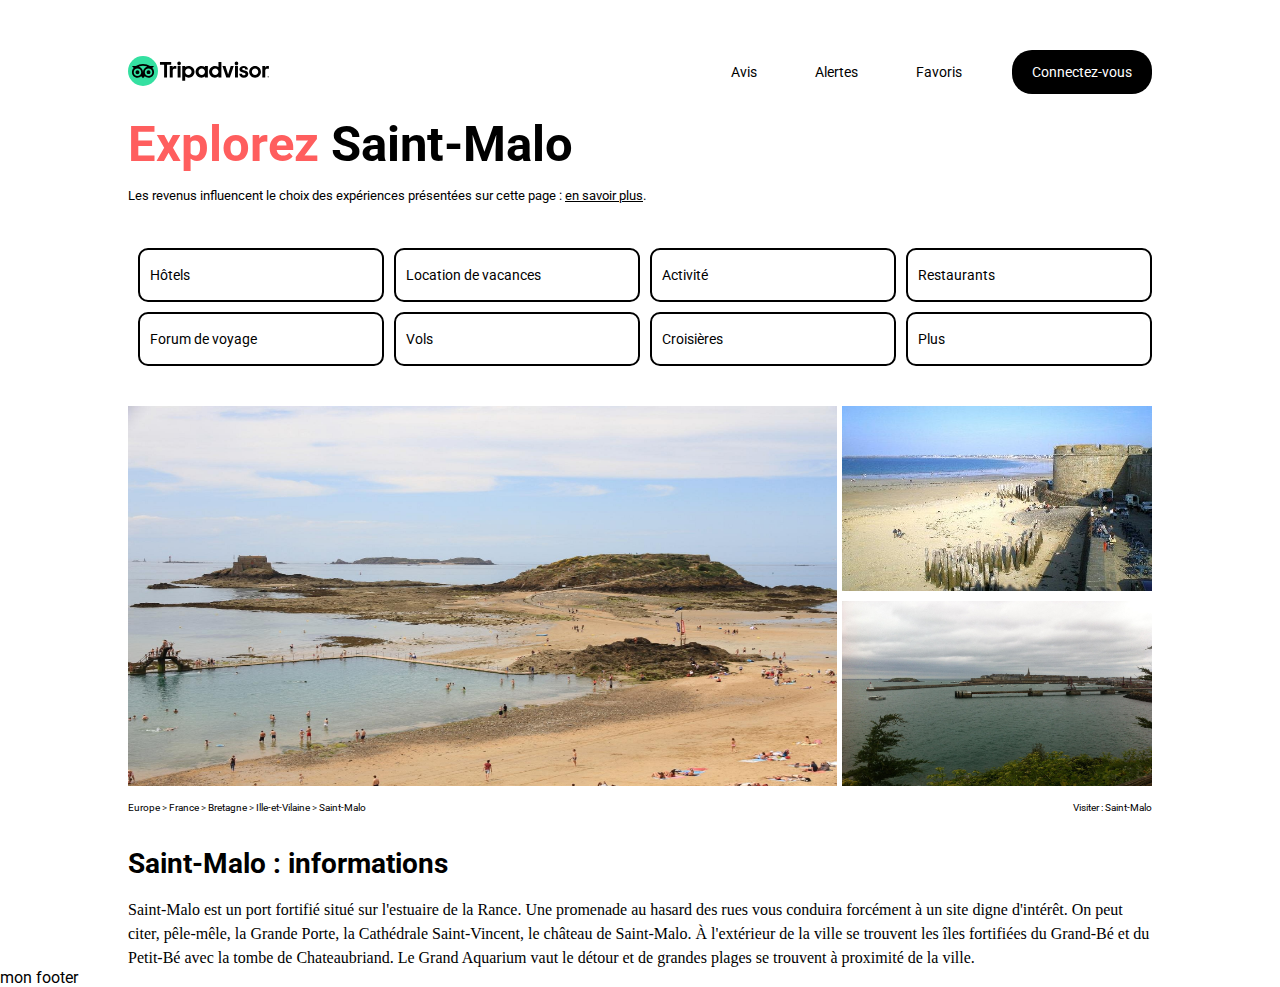
==== index.html @ 926c8588 "Tripadvisor2" ====
<!DOCTYPE html>
<html lang="en">
  <head>
    <meta charset="UTF-8" />
    <meta http-equiv="X-UA-Compatible" content="IE=edge" />
    <meta name="viewport" content="width=device-width, initial-scale=1.0" />

    <!-- import de la fonte ROBOTO -->
    <link rel="preconnect" href="https://fonts.googleapis.com" />
    <link rel="preconnect" href="https://fonts.gstatic.com" crossorigin />
    <link
      href="https://fonts.googleapis.com/css2?family=Roboto:wght@300;400;700&display=swap"
      rel="stylesheet"
    />

    <!-- Import CSS -->
    <link rel="stylesheet" href="./Assets/style/reset.css" />
    <link rel="stylesheet" href="./Assets/style/style.css" />

    <!-- font awesome -->
    <link
      rel="stylesheet"
      href="https://cdnjs.cloudflare.com/ajax/libs/font-awesome/6.2.0/css/all.min.css"
      integrity="sha512-xh6O/CkQoPOWDdYTDqeRdPCVd1SpvCA9XXcUnZS2FmJNp1coAFzvtCN9BmamE+4aHK8yyUHUSCcJHgXloTyT2A=="
      crossorigin="anonymous"
      referrerpolicy="no-referrer"
    />
    <title>Tourisme à Saint-Malo 2022 : Visiter Saint-Malo Tripadvisor</title>
  </head>
  <body>
    <header>
      <div class="container">
        <div class="allHeader">
          <a href="https://www.tripadvisor.fr/" target="_blank"
            ><img
              src="./Assets/img/Tripadvisor_lockup_horizontal_secondary_registered.svg"
              alt="Logo-Tripadvisor"
          /></a>
          <nav class="pictos">
            <a href="https://www.tripadvisor.fr/UserReview" target="_blank"
              ><div class="alignPictos">
                <i class="fa-solid fa-pencil"></i>
                <p>Avis</p>
              </div></a
            >
            <a href="https://www.tripadvisor.fr/Trips" target="_blank"
              ><div class="alignPictos">
                <i class="fa-regular fa-bell"></i>
                <p>Alertes</p>
              </div></a
            >
            <a
              href="https://www.tripadvisor.fr/RegistrationController?flow=core_combined&pid=40187&returnTo=%2FInbox&fullscreen=true"
              target="_blank"
              ><div class="alignPictos">
                <i class="fa-solid fa-heart"></i>
                <p>Favoris</p>
              </div></a
            >

            <div class="alignPictos">
              <span><p class="connect">Connectez-vous</p></span>
            </div>
          </nav>
        </div>
      </div>
    </header>
    <main class="container">
      <section>
        <h1><span>Explorez</span> Saint-Malo</h1>
        <p class="baseline">
          Les revenus influencent le choix des expériences présentées sur cette
          page :
          <a
            href="https://www.tripadvisor.fr/pages/service_fr.html"
            target="_blank"
            >en savoir plus</a
          >.
        </p>
        <nav>
          <div class="search">
            <a
              href="https://www.tripadvisor.fr/Hotels-g187104-Saint_Malo_Ille_et_Vilaine_Brittany-Hotels.html"
            >
              <div class="bottonSearch">
                <p>Hôtels</p>
                <i class="fa-solid fa-bed"></i>
              </div>
            </a>

            <a
              href="https://www.tripadvisor.fr/Hotels-g187104-Saint_Malo_Ille_et_Vilaine_Brittany-Hotels.html"
            >
              <div class="bottonSearch">
                <p>Location de vacances</p>
                <i class="fa-solid fa-house"></i>
              </div>
            </a>

            <a
              href="https://www.tripadvisor.fr/Hotels-g187104-Saint_Malo_Ille_et_Vilaine_Brittany-Hotels.html"
            >
              <div class="bottonSearch">
                <p>Activité</p>
                <i class="fa-solid fa-ticket"></i>
              </div>
            </a>

            <a
              href="https://www.tripadvisor.fr/Hotels-g187104-Saint_Malo_Ille_et_Vilaine_Brittany-Hotels.html"
            >
              <div class="bottonSearch">
                <p>Restaurants</p>
                <i class="fa-solid fa-bed"></i>
              </div>
            </a>
          </div>

          <div class="searchTwo">
            <div class="bottonSearch">
              <p>Forum de voyage</p>
              <i class="fa-solid fa-comment"></i>
            </div>
            <div class="bottonSearch">
              <p>Vols</p>
              <i class="fa-solid fa-plane"></i>
            </div>
            <div class="bottonSearch">
              <p>Croisières</p>
              <i class="fa-solid fa-ferry"></i>
            </div>
            <div class="bottonSearch">
              <p>Plus</p>
              <i class="fa-solid fa-circle-info"></i>
            </div>
          </div>
        </nav>

        <div class="pictures">
          <img
            src="./Assets/img/plageBonSecours.jpg"
            alt="Plage de Saint-Malo"
          />
          <div class="secondPict">
            <img
              src="./Assets/img/fort-national.jpg"
              alt="Fort national de Saint-Malo"
            />
            <img src="./Assets/img/la-cite-d-aleth.jpg" alt="La cité d'Alet" />
          </div>
        </div>

        <div class="navCity">
          <p>
            Europe > France > Bretagne > Ille-et-Vilaine > Saint-Malo
            <i class="fa-solid fa-caret-down"></i>
          </p>
          <p>Visiter : Saint-Malo</p>
        </div>
        <div class="informations">
          <h2>Saint-Malo : informations</h2>
          <p>
            Saint-Malo est un port fortifié situé sur l'estuaire de la Rance.
            Une promenade au hasard des rues vous conduira forcément à un site
            digne d'intérêt. On peut citer, pêle-mêle, la Grande Porte, la
            Cathédrale Saint-Vincent, le château de Saint-Malo. À l'extérieur de
            la ville se trouvent les îles fortifiées du Grand-Bé et du Petit-Bé
            avec la tombe de Chateaubriand. Le Grand Aquarium vaut le détour et
            de grandes plages se trouvent à proximité de la ville.
          </p>
        </div>
      </section>
    </main>
    <footer>mon footer</footer>
  </body>
</html>
---- Assets/style/style.css ----
body {
  font-family: "Roboto", sans-serif;
}

.container {
  max-width: 1024px;
  margin: 0 auto;
}

h1 {
  font-size: 49px;
  font-weight: 700;
}

h2 {
  font-size: 28px;
  font-weight: 700;
}

p {
  line-height: 24px;
}

/* header */

header {
  height: 70px;
  background-color: white;
  margin-top: 50px;
}

header img {
  height: 30px;
}

.allHeader {
  display: flex;
  align-items: center;
  justify-content: space-between;
}

.pictos {
  display: flex;
  align-items: center;
  justify-content: flex-end;
}

.pictos i {
  margin-right: 8px;
  line-height: 25px;
}

.alignPictos {
  display: flex;
  justify-content: space-around;
  margin-left: 50px;
  box-sizing: border-box;
}

.alignPictos:hover {
  display: flex;
  align-items: center;
  background-color: rgb(125, 125, 125);
  color: white;
  width: 100px;
  height: 30px;
  border-radius: 10px;
}

.connect {
  background-color: black;
  padding: 10px 20px;
  border-radius: 20px;
}

.alignPictos span {
  color: white;
  font-size: 14px;
}

nav p {
  font-size: 14px;
}

a {
  text-decoration: none;
  color: black;
}

a :hover {
  background-color: gray;
}

.research {
  background-color: blueviolet;
}

/* Main */
.container h1 span {
  color: #ff5e5e;
}

.baseline {
  font-size: 13px;
  margin-top: 15px;
}

.baseline a {
  text-decoration-line: underline;
}

.search {
  display: flex;
  margin-top: 40px;
}

.searchTwo {
  display: flex;
  margin-top: 10px;
}

.search a {
  display: flex;
  flex: 1;
  justify-content: space-between;
}

.bottonSearch {
  background-color: white;
  width: auto;
  height: 50px;
  display: flex;
  justify-content: space-between;
  align-items: center;
  border: black solid 2px;
  border-radius: 10px;
  padding: 0px 10px;
  flex: 1;
  margin-left: 10px;
}

.bottonSearch p {
  /* margin-right: 124px; */
}

.bottonSearch:hover {
  background-color: black;
  color: white;
}

.bottonSearch p:hover {
  color: white;
}

.pictures {
  margin-top: 40px;
  display: flex;
  gap: 5px;
}

.pictures img {
  height: 380px;
  flex: 1;
}

.secondPict img {
  display: flex;
  width: 310px;
  height: 185px;
  /* margin-left: 2px; */
  margin-bottom: 10px;
  box-sizing: border-box;
}

.navCity p {
  font-size: 10px;
}

.navCity {
  display: flex;
  justify-content: space-between;
}

.informations h2 {
  margin-top: 30px;
}

.informations p {
  margin-top: 20px;
  font-family: Georgia, "Times New Roman", Times, serif;
}
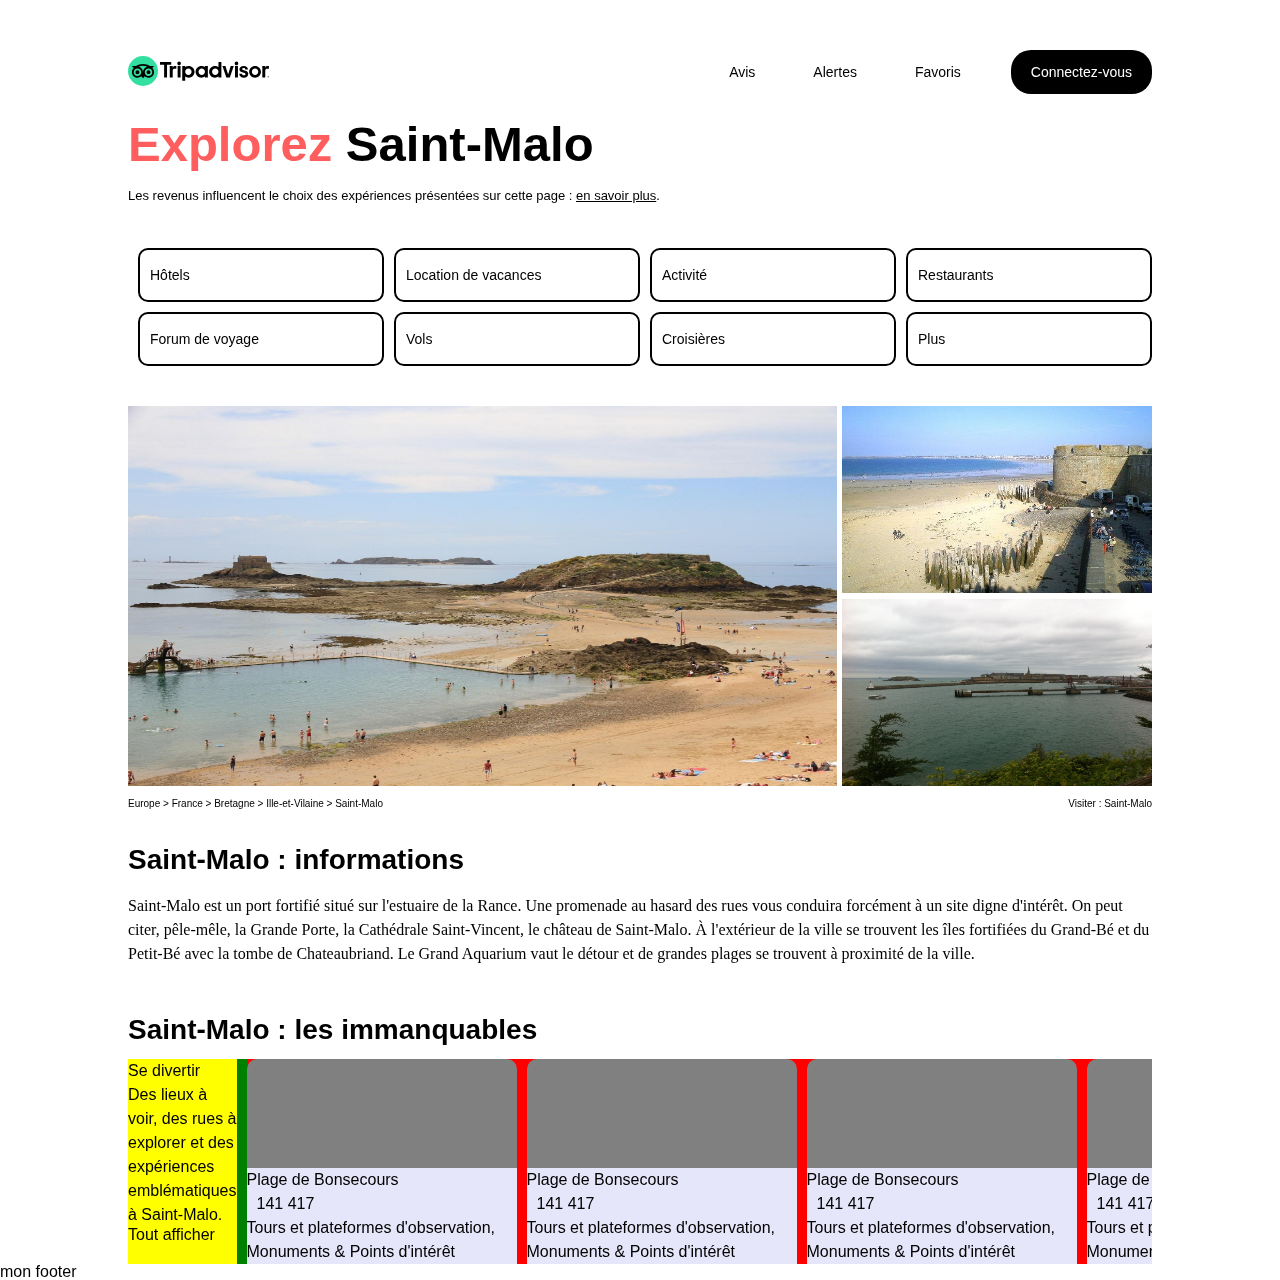
==== commit 42eccdb7: "Tripadvisor Carrousel" ====
--- a/index.html
+++ b/index.html
@@ -5,13 +5,9 @@
     <meta http-equiv="X-UA-Compatible" content="IE=edge" />
     <meta name="viewport" content="width=device-width, initial-scale=1.0" />
 
-    <!-- import de la fonte ROBOTO -->
-    <link rel="preconnect" href="https://fonts.googleapis.com" />
-    <link rel="preconnect" href="https://fonts.gstatic.com" crossorigin />
-    <link
-      href="https://fonts.googleapis.com/css2?family=Roboto:wght@300;400;700&display=swap"
-      rel="stylesheet"
-    />
+    <!-- import de mes fontes Tripadvisor -->
+
+    <link rel="stylesheet" href="./Assets/fonts/font.css" />
 
     <!-- Import CSS -->
     <link rel="stylesheet" href="./Assets/style/reset.css" />
@@ -170,6 +166,101 @@
           </p>
         </div>
       </section>
+
+      <!-- SECTION Carousel -->
+      <h2>Saint-Malo : les immanquables</h2>
+
+      <section class="carrousel">
+        <!-- Première colonne -->
+        <div class="first-column">
+          <p>Se divertir</p>
+          <p>
+            Des lieux à voir, des rues à explorer et des expériences
+            emblématiques à Saint-Malo.
+          </p>
+          <a href="https://www.google.fr">Tout afficher</a>
+        </div>
+
+        <!-- Seconde colonne -->
+
+        <div class="second-column">
+          <!-- image01 -->
+          <div class="image">
+            <!-- texte sous image -->
+            <div class="text-img">
+              <p>Plage de Bonsecours</p>
+              <div class="count">
+                <i class="fa-solid fa-circle"></i>
+                <i class="fa-solid fa-circle"></i>
+                <i class="fa-solid fa-circle"></i>
+                <i class="fa-solid fa-circle"></i>
+                <i class="fa-solid fa-circle-half-stroke"> </i>
+                <p class="number">141 417</p>
+              </div>
+              <p>
+                Tours et plateformes d'observation, Monuments & Points d'intérêt
+              </p>
+            </div>
+          </div>
+
+          <!-- image02 -->
+          <div class="image">
+            <!-- texte sous image -->
+            <div class="text-img">
+              <p>Plage de Bonsecours</p>
+              <div class="count">
+                <i class="fa-solid fa-circle"></i>
+                <i class="fa-solid fa-circle"></i>
+                <i class="fa-solid fa-circle"></i>
+                <i class="fa-solid fa-circle"></i>
+                <i class="fa-solid fa-circle-half-stroke"> </i>
+                <p class="number">141 417</p>
+              </div>
+              <p>
+                Tours et plateformes d'observation, Monuments & Points d'intérêt
+              </p>
+            </div>
+          </div>
+
+          <!-- image03 -->
+          <div class="image">
+            <!-- texte sous image -->
+            <div class="text-img">
+              <p>Plage de Bonsecours</p>
+              <div class="count">
+                <i class="fa-solid fa-circle"></i>
+                <i class="fa-solid fa-circle"></i>
+                <i class="fa-solid fa-circle"></i>
+                <i class="fa-solid fa-circle"></i>
+                <i class="fa-solid fa-circle-half-stroke"> </i>
+                <p class="number">141 417</p>
+              </div>
+              <p>
+                Tours et plateformes d'observation, Monuments & Points d'intérêt
+              </p>
+            </div>
+          </div>
+
+          <!-- image04 -->
+          <div class="image">
+            <!-- texte sous image -->
+            <div class="text-img">
+              <p>Plage de Bonsecours</p>
+              <div class="count">
+                <i class="fa-solid fa-circle"></i>
+                <i class="fa-solid fa-circle"></i>
+                <i class="fa-solid fa-circle"></i>
+                <i class="fa-solid fa-circle"></i>
+                <i class="fa-solid fa-circle-half-stroke"> </i>
+                <p class="number">141 417</p>
+              </div>
+              <p>
+                Tours et plateformes d'observation, Monuments & Points d'intérêt
+              </p>
+            </div>
+          </div>
+        </div>
+      </section>
     </main>
     <footer>mon footer</footer>
   </body>
--- a/Assets/style/style.css
+++ b/Assets/style/style.css
@@ -15,6 +15,7 @@
 h2 {
   font-size: 28px;
   font-weight: 700;
+  margin-top: 50px;
 }
 
 p {
@@ -166,9 +167,9 @@
 .secondPict img {
   display: flex;
   width: 310px;
-  height: 185px;
-  /* margin-left: 2px; */
-  margin-bottom: 10px;
+  height: 187px;
+
+  margin-bottom: 6px;
   box-sizing: border-box;
 }
 
@@ -189,3 +190,61 @@
   margin-top: 20px;
   font-family: Georgia, "Times New Roman", Times, serif;
 }
+
+/* Section Carrousel */
+
+/* parent */
+.carrousel {
+  background-color: green;
+  display: flex;
+  overflow-x: scroll;
+  gap: 10px;
+  margin-top: 15px;
+}
+
+/* enfant */
+.first-column {
+  background-color: yellow;
+  flex: 1;
+}
+
+/* enfant */
+.carrousel .second-column {
+  background-color: red;
+  display: flex;
+  flex-direction: row;
+  flex: 3;
+  gap: 10px;
+  flex-shrink: 0;
+  box-sizing: border-box;
+}
+
+.carrousel .second-column .image {
+  background-color: gray;
+  width: 270px;
+  height: 205px;
+  border-radius: 10px;
+  display: flex;
+  flex-direction: column-reverse;
+}
+
+.second-column .text-img {
+  background-color: lavender;
+  width: 270px;
+  display: flex;
+  flex-direction: column;
+}
+
+/* compteur */
+.count {
+  display: flex;
+  align-items: center;
+}
+
+.count .number {
+  margin-left: 10px;
+}
+
+.count i {
+  color: rgb(0, 106, 0);
+}
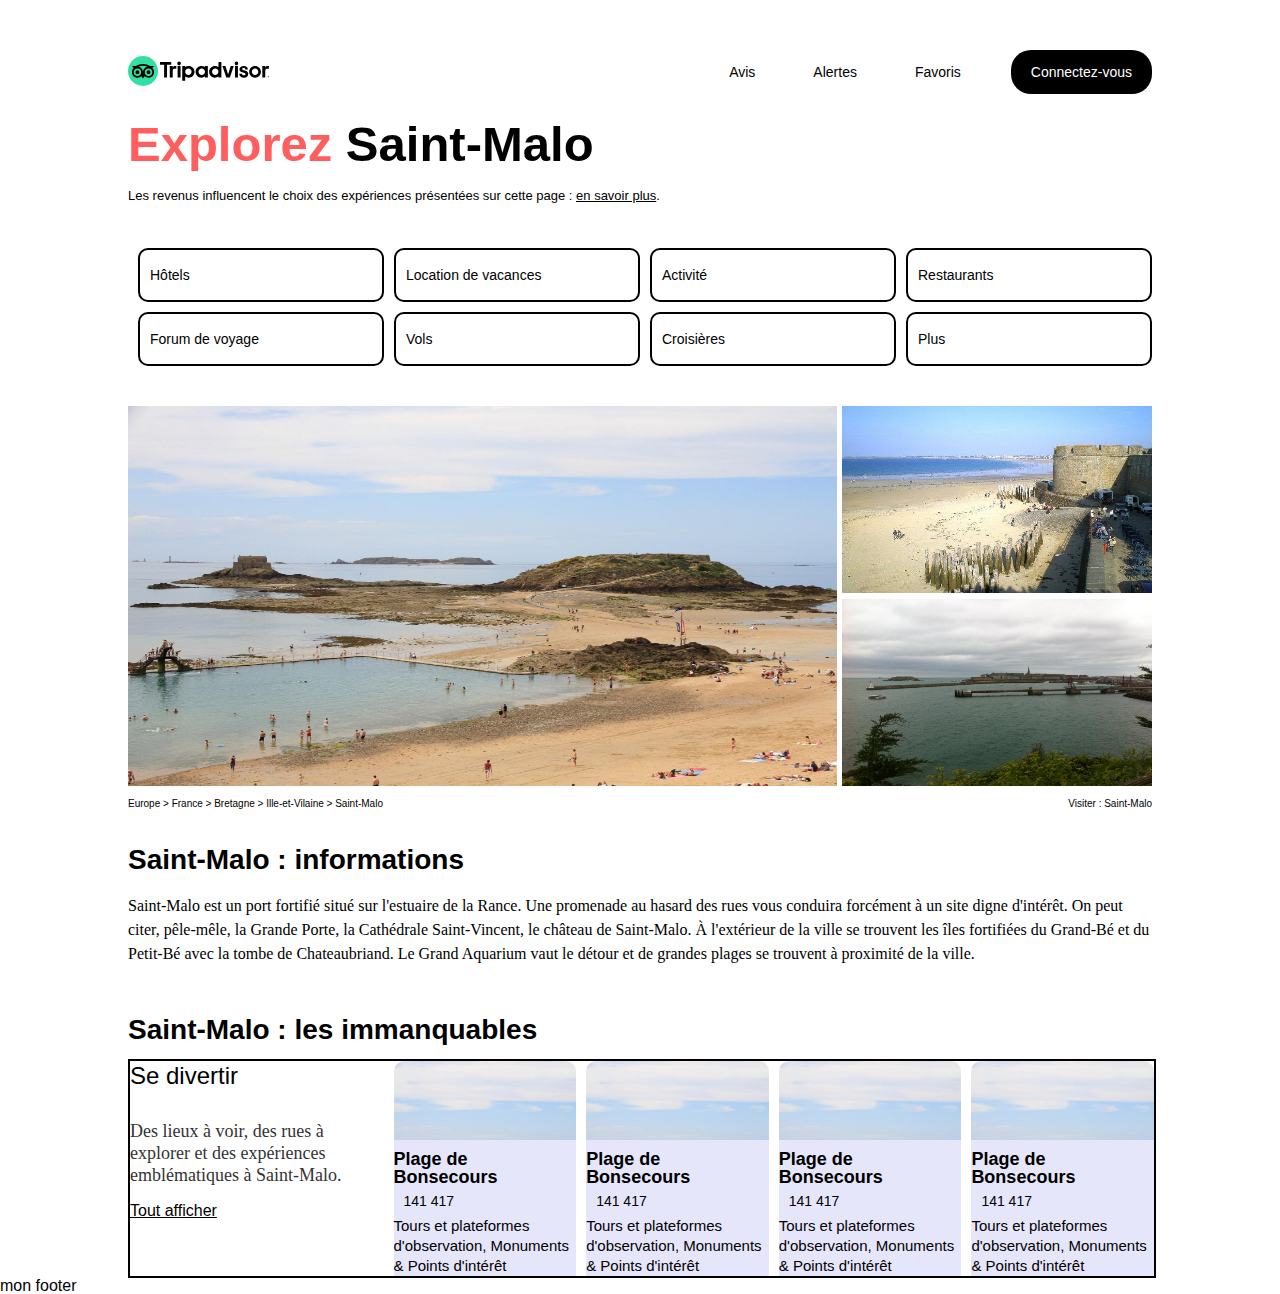
==== commit f3c2623c: "Added Tripadvisdor" ====
--- a/index.html
+++ b/index.html
@@ -173,41 +173,41 @@
       <section class="carrousel">
         <!-- Première colonne -->
         <div class="first-column">
-          <p>Se divertir</p>
-          <p>
+          <p class="title">Se divertir</p>
+          <p class="text">
             Des lieux à voir, des rues à explorer et des expériences
             emblématiques à Saint-Malo.
           </p>
-          <a href="https://www.google.fr">Tout afficher</a>
+          <a class="link" href="https://www.google.fr">Tout afficher</a>
         </div>
 
         <!-- Seconde colonne -->
 
         <div class="second-column">
-          <!-- image01 -->
-          <div class="image">
-            <!-- texte sous image -->
-            <div class="text-img">
-              <p>Plage de Bonsecours</p>
-              <div class="count">
-                <i class="fa-solid fa-circle"></i>
-                <i class="fa-solid fa-circle"></i>
-                <i class="fa-solid fa-circle"></i>
-                <i class="fa-solid fa-circle"></i>
-                <i class="fa-solid fa-circle-half-stroke"> </i>
-                <p class="number">141 417</p>
-              </div>
-              <p>
-                Tours et plateformes d'observation, Monuments & Points d'intérêt
-              </p>
-            </div>
-          </div>
-
           <!-- image02 -->
           <div class="image">
             <!-- texte sous image -->
             <div class="text-img">
-              <p>Plage de Bonsecours</p>
+              <h3>Plage de Bonsecours</h3>
+              <div class="count">
+                <i class="fa-solid fa-circle"></i>
+                <i class="fa-solid fa-circle"></i>
+                <i class="fa-solid fa-circle"></i>
+                <i class="fa-solid fa-circle"></i>
+                <i class="fa-solid fa-circle-half-stroke"> </i>
+                <p class="number">141 417</p>
+              </div>
+              <p>
+                Tours et plateformes d'observation, Monuments & Points d'intérêt
+              </p>
+            </div>
+          </div>
+
+          <!-- image02 -->
+          <div class="image">
+            <!-- texte sous image -->
+            <div class="text-img">
+              <h3>Plage de Bonsecours</h3>
               <div class="count">
                 <i class="fa-solid fa-circle"></i>
                 <i class="fa-solid fa-circle"></i>
@@ -226,7 +226,7 @@
           <div class="image">
             <!-- texte sous image -->
             <div class="text-img">
-              <p>Plage de Bonsecours</p>
+              <h3>Plage de Bonsecours</h3>
               <div class="count">
                 <i class="fa-solid fa-circle"></i>
                 <i class="fa-solid fa-circle"></i>
@@ -245,7 +245,7 @@
           <div class="image">
             <!-- texte sous image -->
             <div class="text-img">
-              <p>Plage de Bonsecours</p>
+              <h3>Plage de Bonsecours</h3>
               <div class="count">
                 <i class="fa-solid fa-circle"></i>
                 <i class="fa-solid fa-circle"></i>
--- a/Assets/style/style.css
+++ b/Assets/style/style.css
@@ -18,6 +18,12 @@
   margin-top: 50px;
 }
 
+h3 {
+  font-size: 18px;
+  font-weight: 700;
+  margin-top: 10px;
+}
+
 p {
   line-height: 24px;
 }
@@ -193,9 +199,33 @@
 
 /* Section Carrousel */
 
+/* <!-- Première colonne --> */
+.first-column .title {
+  font-size: 24px;
+  line-height: 29px;
+}
+
+.first-column .text {
+  color: #333333;
+  font-size: 18px;
+  line-height: 22px;
+  font-family: Georgia, "Times New Roman", Times, serif;
+  margin-top: 30px;
+  margin-bottom: 15px;
+}
+
+.first-column .link {
+  font-size: 16px;
+  line-height: 19px;
+  text-decoration: underline;
+}
+
+/* <!-- Deuxième colonne --> */
 /* parent */
 .carrousel {
-  background-color: green;
+  width: 1024px;
+  border: 2px solid;
+  /* background-color: green; */
   display: flex;
   overflow-x: scroll;
   gap: 10px;
@@ -204,13 +234,13 @@
 
 /* enfant */
 .first-column {
-  background-color: yellow;
+  /* background-color: yellow; */
   flex: 1;
 }
 
 /* enfant */
 .carrousel .second-column {
-  background-color: red;
+  /* background-color: red; */
   display: flex;
   flex-direction: row;
   flex: 3;
@@ -219,18 +249,25 @@
   box-sizing: border-box;
 }
 
-.carrousel .second-column .image {
-  background-color: gray;
-  width: 270px;
-  height: 205px;
+.second-column {
+  display: flex;
+  flex-direction: column;
+}
+
+.second-column .image {
+  background-image: url(../img/plageBonSecours.jpg);
+  background-repeat: no-repeat;
+  background-size: cover;
+  background-position: center;
+  height: 215px;
   border-radius: 10px;
   display: flex;
-  flex-direction: column-reverse;
+  flex-direction: column;
+  justify-content: flex-end;
 }
 
 .second-column .text-img {
   background-color: lavender;
-  width: 270px;
   display: flex;
   flex-direction: column;
 }
@@ -238,13 +275,21 @@
 /* compteur */
 .count {
   display: flex;
-  align-items: center;
+  align-items: baseline;
+  font-size: 14px;
 }
 
 .count .number {
   margin-left: 10px;
+  font-size: 14px;
 }
 
 .count i {
   color: rgb(0, 106, 0);
 }
+
+.text-img p {
+  font-size: 15px;
+  line-height: 20px;
+  margin-top: 5px;
+}
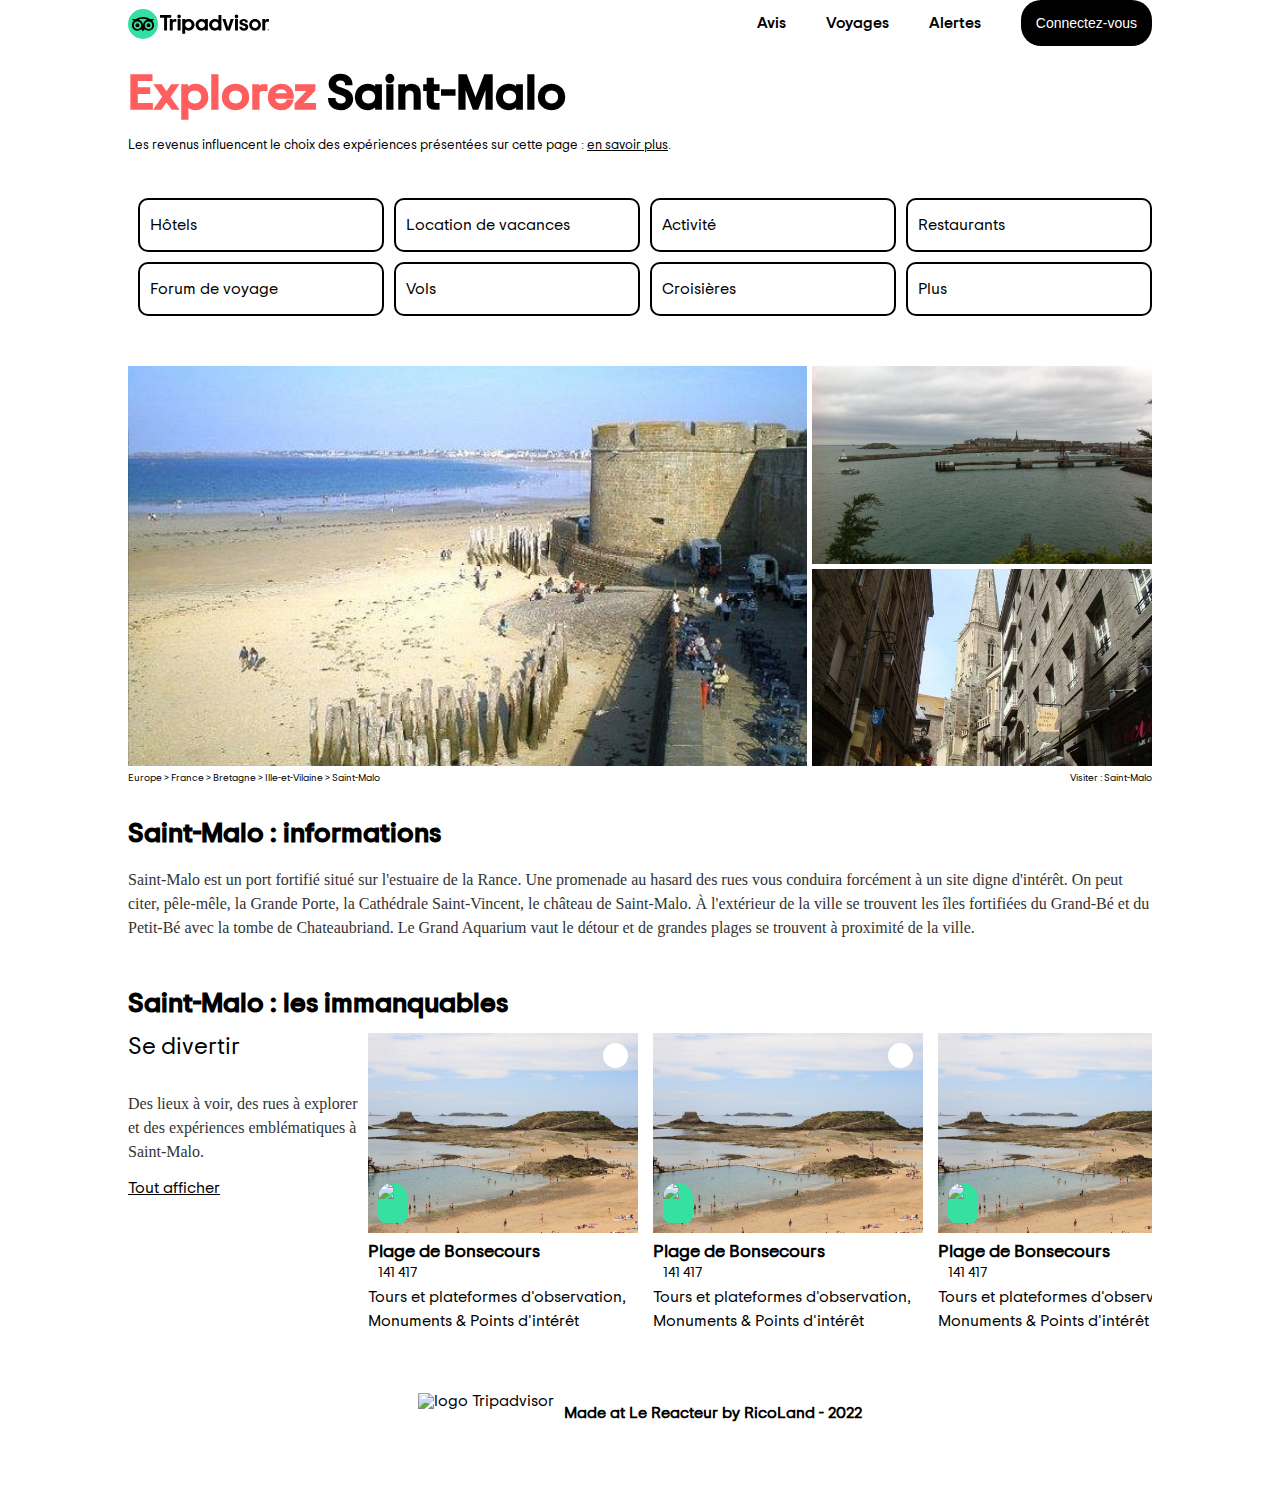
==== commit 06f195c2: "Tripadvisor04" ====
--- a/index.html
+++ b/index.html
@@ -7,7 +7,7 @@
 
     <!-- import de mes fontes Tripadvisor -->
 
-    <link rel="stylesheet" href="./Assets/fonts/font.css" />
+    <link rel="stylesheet" href="./Assets/style/font.css" />
 
     <!-- Import CSS -->
     <link rel="stylesheet" href="./Assets/style/reset.css" />
@@ -23,46 +23,33 @@
     />
     <title>Tourisme à Saint-Malo 2022 : Visiter Saint-Malo Tripadvisor</title>
   </head>
+
   <body>
     <header>
       <div class="container">
-        <div class="allHeader">
-          <a href="https://www.tripadvisor.fr/" target="_blank"
-            ><img
-              src="./Assets/img/Tripadvisor_lockup_horizontal_secondary_registered.svg"
-              alt="Logo-Tripadvisor"
-          /></a>
-          <nav class="pictos">
-            <a href="https://www.tripadvisor.fr/UserReview" target="_blank"
-              ><div class="alignPictos">
-                <i class="fa-solid fa-pencil"></i>
-                <p>Avis</p>
-              </div></a
-            >
-            <a href="https://www.tripadvisor.fr/Trips" target="_blank"
-              ><div class="alignPictos">
-                <i class="fa-regular fa-bell"></i>
-                <p>Alertes</p>
-              </div></a
-            >
-            <a
-              href="https://www.tripadvisor.fr/RegistrationController?flow=core_combined&pid=40187&returnTo=%2FInbox&fullscreen=true"
-              target="_blank"
-              ><div class="alignPictos">
-                <i class="fa-solid fa-heart"></i>
-                <p>Favoris</p>
-              </div></a
-            >
-
-            <div class="alignPictos">
-              <span><p class="connect">Connectez-vous</p></span>
-            </div>
+        <div class="top-menu">
+          <img
+            src="./Assets/img/Tripadvisor_lockup_horizontal_secondary_registered.svg"
+            alt="Logo Tripadvisor"
+          />
+          <nav class="primary-nav">
+            <div class="menu-items">
+              <i class="fa-regular fa-comment"></i> <span>Avis</span>
+            </div>
+            <div class="menu-items">
+              <i class="fa-regular fa-heart"></i> <span>Voyages</span>
+            </div>
+            <div class="menu-items">
+              <i class="fa-regular fa-bell"></i> <span>Alertes</span>
+            </div>
+            <button>Connectez-vous</button>
           </nav>
         </div>
       </div>
     </header>
+
     <main class="container">
-      <section>
+      <section class="first-section">
         <h1><span>Explorez</span> Saint-Malo</h1>
         <p class="baseline">
           Les revenus influencent le choix des expériences présentées sur cette
@@ -132,17 +119,12 @@
           </div>
         </nav>
 
-        <div class="pictures">
-          <img
-            src="./Assets/img/plageBonSecours.jpg"
-            alt="Plage de Saint-Malo"
-          />
-          <div class="secondPict">
-            <img
-              src="./Assets/img/fort-national.jpg"
-              alt="Fort national de Saint-Malo"
-            />
-            <img src="./Assets/img/la-cite-d-aleth.jpg" alt="La cité d'Alet" />
+        <!-- Grosses images -->
+        <div class="images-bloc">
+          <div class="img-left"></div>
+          <div class="img-right">
+            <div class="img-top"></div>
+            <div class="img-bottom"></div>
           </div>
         </div>
 
@@ -173,6 +155,8 @@
       <section class="carrousel">
         <!-- Première colonne -->
         <div class="first-column">
+          <div class="image"></div>
+
           <p class="title">Se divertir</p>
           <p class="text">
             Des lieux à voir, des rues à explorer et des expériences
@@ -182,69 +166,312 @@
         </div>
 
         <!-- Seconde colonne -->
-
         <div class="second-column">
-          <!-- image02 -->
-          <div class="image">
-            <!-- texte sous image -->
-            <div class="text-img">
-              <h3>Plage de Bonsecours</h3>
-              <div class="count">
-                <i class="fa-solid fa-circle"></i>
-                <i class="fa-solid fa-circle"></i>
-                <i class="fa-solid fa-circle"></i>
-                <i class="fa-solid fa-circle"></i>
-                <i class="fa-solid fa-circle-half-stroke"> </i>
-                <p class="number">141 417</p>
-              </div>
-              <p>
-                Tours et plateformes d'observation, Monuments & Points d'intérêt
-              </p>
-            </div>
-          </div>
-
-          <!-- image02 -->
-          <div class="image">
-            <!-- texte sous image -->
-            <div class="text-img">
-              <h3>Plage de Bonsecours</h3>
-              <div class="count">
-                <i class="fa-solid fa-circle"></i>
-                <i class="fa-solid fa-circle"></i>
-                <i class="fa-solid fa-circle"></i>
-                <i class="fa-solid fa-circle"></i>
-                <i class="fa-solid fa-circle-half-stroke"> </i>
-                <p class="number">141 417</p>
-              </div>
-              <p>
-                Tours et plateformes d'observation, Monuments & Points d'intérêt
-              </p>
-            </div>
-          </div>
-
-          <!-- image03 -->
-          <div class="image">
-            <!-- texte sous image -->
-            <div class="text-img">
-              <h3>Plage de Bonsecours</h3>
-              <div class="count">
-                <i class="fa-solid fa-circle"></i>
-                <i class="fa-solid fa-circle"></i>
-                <i class="fa-solid fa-circle"></i>
-                <i class="fa-solid fa-circle"></i>
-                <i class="fa-solid fa-circle-half-stroke"> </i>
-                <p class="number">141 417</p>
-              </div>
-              <p>
-                Tours et plateformes d'observation, Monuments & Points d'intérêt
-              </p>
-            </div>
-          </div>
-
-          <!-- image04 -->
-          <div class="image">
-            <!-- texte sous image -->
-            <div class="text-img">
+          <!-- Premier lieu -->
+          <div class="place">
+            <!-- image01 -->
+            <div class="image">
+              <div class="heart">
+                <i class="fa-regular fa-heart"></i>
+              </div>
+
+              <img
+                class="logo-tripad"
+                src="https://static.tacdn.com/img2/brand_refresh/Tripadvisor_logoset_solid_green.svg"
+                alt="Logo Tripadvisor"
+              />
+            </div>
+
+            <!-- texte sous image -->
+            <div class="text">
+              <h3>Plage de Bonsecours</h3>
+              <div class="count">
+                <i class="fa-solid fa-circle"></i>
+                <i class="fa-solid fa-circle"></i>
+                <i class="fa-solid fa-circle"></i>
+                <i class="fa-solid fa-circle"></i>
+                <i class="fa-solid fa-circle-half-stroke"> </i>
+                <p class="number">141 417</p>
+              </div>
+              <p>
+                Tours et plateformes d'observation, Monuments & Points d'intérêt
+              </p>
+            </div>
+          </div>
+
+          <!-- Premier lieu -->
+          <div class="place">
+            <!-- image01 -->
+            <div class="image">
+              <div class="heart">
+                <i class="fa-regular fa-heart"></i>
+              </div>
+
+              <img
+                class="logo-tripad"
+                src="https://static.tacdn.com/img2/brand_refresh/Tripadvisor_logoset_solid_green.svg"
+                alt="Logo Tripadvisor"
+              />
+            </div>
+
+            <!-- texte sous image -->
+            <div class="text">
+              <h3>Plage de Bonsecours</h3>
+              <div class="count">
+                <i class="fa-solid fa-circle"></i>
+                <i class="fa-solid fa-circle"></i>
+                <i class="fa-solid fa-circle"></i>
+                <i class="fa-solid fa-circle"></i>
+                <i class="fa-solid fa-circle-half-stroke"> </i>
+                <p class="number">141 417</p>
+              </div>
+              <p>
+                Tours et plateformes d'observation, Monuments & Points d'intérêt
+              </p>
+            </div>
+          </div>
+
+          <!-- Premier lieu -->
+          <div class="place">
+            <!-- image01 -->
+            <div class="image">
+              <div class="heart">
+                <i class="fa-regular fa-heart"></i>
+              </div>
+
+              <img
+                class="logo-tripad"
+                src="https://static.tacdn.com/img2/brand_refresh/Tripadvisor_logoset_solid_green.svg"
+                alt="Logo Tripadvisor"
+              />
+            </div>
+
+            <!-- texte sous image -->
+            <div class="text">
+              <h3>Plage de Bonsecours</h3>
+              <div class="count">
+                <i class="fa-solid fa-circle"></i>
+                <i class="fa-solid fa-circle"></i>
+                <i class="fa-solid fa-circle"></i>
+                <i class="fa-solid fa-circle"></i>
+                <i class="fa-solid fa-circle-half-stroke"> </i>
+                <p class="number">141 417</p>
+              </div>
+              <p>
+                Tours et plateformes d'observation, Monuments & Points d'intérêt
+              </p>
+            </div>
+          </div>
+
+          <!-- Premier lieu -->
+          <div class="place">
+            <!-- image01 -->
+            <div class="image">
+              <div class="heart">
+                <i class="fa-regular fa-heart"></i>
+              </div>
+
+              <img
+                class="logo-tripad"
+                src="https://static.tacdn.com/img2/brand_refresh/Tripadvisor_logoset_solid_green.svg"
+                alt="Logo Tripadvisor"
+              />
+            </div>
+
+            <!-- texte sous image -->
+            <div class="text">
+              <h3>Plage de Bonsecours</h3>
+              <div class="count">
+                <i class="fa-solid fa-circle"></i>
+                <i class="fa-solid fa-circle"></i>
+                <i class="fa-solid fa-circle"></i>
+                <i class="fa-solid fa-circle"></i>
+                <i class="fa-solid fa-circle-half-stroke"> </i>
+                <p class="number">141 417</p>
+              </div>
+              <p>
+                Tours et plateformes d'observation, Monuments & Points d'intérêt
+              </p>
+            </div>
+          </div>
+
+          <!-- Premier lieu -->
+          <div class="place">
+            <!-- image01 -->
+            <div class="image">
+              <div class="heart">
+                <i class="fa-regular fa-heart"></i>
+              </div>
+
+              <img
+                class="logo-tripad"
+                src="https://static.tacdn.com/img2/brand_refresh/Tripadvisor_logoset_solid_green.svg"
+                alt="Logo Tripadvisor"
+              />
+            </div>
+
+            <!-- texte sous image -->
+            <div class="text">
+              <h3>Plage de Bonsecours</h3>
+              <div class="count">
+                <i class="fa-solid fa-circle"></i>
+                <i class="fa-solid fa-circle"></i>
+                <i class="fa-solid fa-circle"></i>
+                <i class="fa-solid fa-circle"></i>
+                <i class="fa-solid fa-circle-half-stroke"> </i>
+                <p class="number">141 417</p>
+              </div>
+              <p>
+                Tours et plateformes d'observation, Monuments & Points d'intérêt
+              </p>
+            </div>
+          </div>
+
+          <!-- Premier lieu -->
+          <div class="place">
+            <!-- image01 -->
+            <div class="image">
+              <div class="heart">
+                <i class="fa-regular fa-heart"></i>
+              </div>
+
+              <img
+                class="logo-tripad"
+                src="https://static.tacdn.com/img2/brand_refresh/Tripadvisor_logoset_solid_green.svg"
+                alt="Logo Tripadvisor"
+              />
+            </div>
+
+            <!-- texte sous image -->
+            <div class="text">
+              <h3>Plage de Bonsecours</h3>
+              <div class="count">
+                <i class="fa-solid fa-circle"></i>
+                <i class="fa-solid fa-circle"></i>
+                <i class="fa-solid fa-circle"></i>
+                <i class="fa-solid fa-circle"></i>
+                <i class="fa-solid fa-circle-half-stroke"> </i>
+                <p class="number">141 417</p>
+              </div>
+              <p>
+                Tours et plateformes d'observation, Monuments & Points d'intérêt
+              </p>
+            </div>
+          </div>
+
+          <!-- Premier lieu -->
+          <div class="place">
+            <!-- image01 -->
+            <div class="image">
+              <div class="heart">
+                <i class="fa-regular fa-heart"></i>
+              </div>
+
+              <img
+                class="logo-tripad"
+                src="https://static.tacdn.com/img2/brand_refresh/Tripadvisor_logoset_solid_green.svg"
+                alt="Logo Tripadvisor"
+              />
+            </div>
+
+            <!-- texte sous image -->
+            <div class="text">
+              <h3>Plage de Bonsecours</h3>
+              <div class="count">
+                <i class="fa-solid fa-circle"></i>
+                <i class="fa-solid fa-circle"></i>
+                <i class="fa-solid fa-circle"></i>
+                <i class="fa-solid fa-circle"></i>
+                <i class="fa-solid fa-circle-half-stroke"> </i>
+                <p class="number">141 417</p>
+              </div>
+              <p>
+                Tours et plateformes d'observation, Monuments & Points d'intérêt
+              </p>
+            </div>
+          </div>
+
+          <!-- Premier lieu -->
+          <div class="place">
+            <!-- image01 -->
+            <div class="image">
+              <div class="heart">
+                <i class="fa-regular fa-heart"></i>
+              </div>
+
+              <img
+                class="logo-tripad"
+                src="https://static.tacdn.com/img2/brand_refresh/Tripadvisor_logoset_solid_green.svg"
+                alt="Logo Tripadvisor"
+              />
+            </div>
+
+            <!-- texte sous image -->
+            <div class="text">
+              <h3>Plage de Bonsecours</h3>
+              <div class="count">
+                <i class="fa-solid fa-circle"></i>
+                <i class="fa-solid fa-circle"></i>
+                <i class="fa-solid fa-circle"></i>
+                <i class="fa-solid fa-circle"></i>
+                <i class="fa-solid fa-circle-half-stroke"> </i>
+                <p class="number">141 417</p>
+              </div>
+              <p>
+                Tours et plateformes d'observation, Monuments & Points d'intérêt
+              </p>
+            </div>
+          </div>
+
+          <!-- Premier lieu -->
+          <div class="place">
+            <!-- image01 -->
+            <div class="image">
+              <div class="heart">
+                <i class="fa-regular fa-heart"></i>
+              </div>
+
+              <img
+                class="logo-tripad"
+                src="https://static.tacdn.com/img2/brand_refresh/Tripadvisor_logoset_solid_green.svg"
+                alt="Logo Tripadvisor"
+              />
+            </div>
+
+            <!-- texte sous image -->
+            <div class="text">
+              <h3>Plage de Bonsecours</h3>
+              <div class="count">
+                <i class="fa-solid fa-circle"></i>
+                <i class="fa-solid fa-circle"></i>
+                <i class="fa-solid fa-circle"></i>
+                <i class="fa-solid fa-circle"></i>
+                <i class="fa-solid fa-circle-half-stroke"> </i>
+                <p class="number">141 417</p>
+              </div>
+              <p>
+                Tours et plateformes d'observation, Monuments & Points d'intérêt
+              </p>
+            </div>
+          </div>
+
+          <!-- Premier lieu -->
+          <div class="place">
+            <!-- image01 -->
+            <div class="image">
+              <div class="heart">
+                <i class="fa-regular fa-heart"></i>
+              </div>
+
+              <img
+                class="logo-tripad"
+                src="https://static.tacdn.com/img2/brand_refresh/Tripadvisor_logoset_solid_green.svg"
+                alt="Logo Tripadvisor"
+              />
+            </div>
+
+            <!-- texte sous image -->
+            <div class="text">
               <h3>Plage de Bonsecours</h3>
               <div class="count">
                 <i class="fa-solid fa-circle"></i>
@@ -262,6 +489,24 @@
         </div>
       </section>
     </main>
-    <footer>mon footer</footer>
+    <footer>
+      <div>
+        <img
+          src="https://static.tacdn.com/img2/brand_refresh/Tripadvisor_logoset_solid_green.svg"
+          alt="logo Tripadvisor"
+        />
+        <p>
+          Made at
+          <a href="https://www.lereacteur.io/" target="_blank">Le Reacteur</a>
+          by
+          <a
+            href="https://github.com/ricoland77?tab=repositories"
+            target="_blank"
+            >RicoLand</a
+          >
+          - 2022
+        </p>
+      </div>
+    </footer>
   </body>
 </html>
--- a/Assets/style/font.css
+++ b/Assets/style/font.css
@@ -0,0 +1,25 @@
+@font-face {
+  font-family: "Trip Sans Medium";
+  src: url("../fonts/TripSans-Medium.eot");
+  src: url("../fonts/TripSans-Medium.eot?#iefix") format("embedded-opentype"),
+    url("../fonts/TripSans-Medium.woff2") format("woff2"),
+    url("../fonts/TripSans-Medium.woff") format("woff"),
+    url("../fonts/TripSans-Medium.ttf") format("truetype"),
+    url("../fonts/TripSans-Medium.svg") format("svg");
+  font-weight: 500;
+  font-style: normal;
+  font-display: swap;
+}
+
+@font-face {
+  font-family: "Trip Sans Regular";
+  src: url("../fonts/TripSans-Regular.eot");
+  src: url("../fonts/TripSans-Regular.eot?#iefix") format("embedded-opentype"),
+    url("../fonts/TripSans-Regular.woff2") format("woff2"),
+    url("../fonts/TripSans-Regular.woff") format("woff"),
+    url("../fonts/TripSans-Regular.ttf") format("truetype"),
+    url("../fonts/TripSans-Regular.svg") format("svg");
+  font-weight: normal;
+  font-style: normal;
+  font-display: swap;
+}
--- a/Assets/style/style.css
+++ b/Assets/style/style.css
@@ -1,5 +1,5 @@
 body {
-  font-family: "Roboto", sans-serif;
+  font-family: "Trip Sans Regular";
 }
 
 .container {
@@ -10,12 +10,14 @@
 h1 {
   font-size: 49px;
   font-weight: 700;
+  font-family: "Trip Sans Medium";
 }
 
 h2 {
   font-size: 28px;
   font-weight: 700;
   margin-top: 50px;
+  font-family: "Trip Sans Medium";
 }
 
 h3 {
@@ -33,60 +35,48 @@
 header {
   height: 70px;
   background-color: white;
-  margin-top: 50px;
+  position: fixed;
+  width: 100%;
+  top: 0;
+}
+
+.first-section {
+  margin-top: 70px;
 }
 
 header img {
   height: 30px;
-}
-
-.allHeader {
+  cursor: pointer;
+  margin-top: 9px;
+}
+
+.primary-nav {
   display: flex;
   align-items: center;
+  gap: 40px;
+  font-family: "Trip Sans Medium";
+  cursor: pointer;
+}
+
+.primary-nav .menu-items:hover {
+  padding: 7px;
+  border-radius: 15px;
+  background-color: #ededed;
+}
+
+.primary-nav button {
+  font-size: 14px;
+  background: black;
+  color: white;
+  padding: 15px;
+  border-radius: 20px;
+  cursor: pointer;
+  border: none;
+}
+
+.top-menu {
+  display: flex;
   justify-content: space-between;
-}
-
-.pictos {
-  display: flex;
-  align-items: center;
-  justify-content: flex-end;
-}
-
-.pictos i {
-  margin-right: 8px;
-  line-height: 25px;
-}
-
-.alignPictos {
-  display: flex;
-  justify-content: space-around;
-  margin-left: 50px;
-  box-sizing: border-box;
-}
-
-.alignPictos:hover {
-  display: flex;
-  align-items: center;
-  background-color: rgb(125, 125, 125);
-  color: white;
-  width: 100px;
-  height: 30px;
-  border-radius: 10px;
-}
-
-.connect {
-  background-color: black;
-  padding: 10px 20px;
-  border-radius: 20px;
-}
-
-.alignPictos span {
-  color: white;
-  font-size: 14px;
-}
-
-nav p {
-  font-size: 14px;
 }
 
 a {
@@ -146,10 +136,6 @@
   margin-left: 10px;
 }
 
-.bottonSearch p {
-  /* margin-right: 124px; */
-}
-
 .bottonSearch:hover {
   background-color: black;
   color: white;
@@ -159,24 +145,40 @@
   color: white;
 }
 
-.pictures {
-  margin-top: 40px;
+.images-bloc {
+  height: 400px;
+  /* background-color: red; */
   display: flex;
   gap: 5px;
-}
-
-.pictures img {
-  height: 380px;
-  flex: 1;
-}
-
-.secondPict img {
-  display: flex;
-  width: 310px;
-  height: 187px;
-
-  margin-bottom: 6px;
-  box-sizing: border-box;
+  margin-top: 50px;
+}
+
+.img-left {
+  background-image: url(../img/fort-national.jpg);
+  background-size: cover;
+  background-position: center;
+  flex: 2;
+}
+
+.img-right {
+  gap: 5px;
+  display: flex;
+  flex-direction: column;
+  flex: 1;
+}
+
+.img-top {
+  background-image: url(../img/la-cite-d-aleth.jpg);
+  background-size: cover;
+  background-position: center;
+  flex: 1;
+}
+
+.img-bottom {
+  background-image: url(../img/st-vincent-cathedral.jpg);
+  background-size: cover;
+  background-position: center;
+  flex: 1;
 }
 
 .navCity p {
@@ -193,13 +195,14 @@
 }
 
 .informations p {
+  color: #333333;
   margin-top: 20px;
   font-family: Georgia, "Times New Roman", Times, serif;
 }
 
 /* Section Carrousel */
-
 /* <!-- Première colonne --> */
+
 .first-column .title {
   font-size: 24px;
   line-height: 29px;
@@ -207,8 +210,8 @@
 
 .first-column .text {
   color: #333333;
-  font-size: 18px;
-  line-height: 22px;
+  font-size: 16px;
+  line-height: 24px;
   font-family: Georgia, "Times New Roman", Times, serif;
   margin-top: 30px;
   margin-bottom: 15px;
@@ -224,8 +227,6 @@
 /* parent */
 .carrousel {
   width: 1024px;
-  border: 2px solid;
-  /* background-color: green; */
   display: flex;
   overflow-x: scroll;
   gap: 10px;
@@ -234,42 +235,71 @@
 
 /* enfant */
 .first-column {
-  /* background-color: yellow; */
-  flex: 1;
+  flex: 1;
+}
+
+.first-column .image {
+  width: 230px;
 }
 
 /* enfant */
 .carrousel .second-column {
-  /* background-color: red; */
   display: flex;
   flex-direction: row;
   flex: 3;
-  gap: 10px;
+  gap: 15px;
   flex-shrink: 0;
   box-sizing: border-box;
 }
 
-.second-column {
-  display: flex;
-  flex-direction: column;
-}
-
 .second-column .image {
+  position: relative;
   background-image: url(../img/plageBonSecours.jpg);
   background-repeat: no-repeat;
   background-size: cover;
   background-position: center;
-  height: 215px;
-  border-radius: 10px;
+  width: 270px;
+  height: 200px;
   display: flex;
   flex-direction: column;
   justify-content: flex-end;
-}
-
-.second-column .text-img {
-  background-color: lavender;
+  flex: 2;
+}
+
+.place {
+  cursor: pointer;
+}
+
+.logo-tripad {
+  position: absolute;
+  color: #35e0a1;
+  background-color: #35e0a1;
+  object-fit: contain;
+  width: 30px;
+  height: 40px;
+  border-radius: 20px 20px 10px 10px;
+  left: 10px;
+  bottom: 10px;
+}
+
+.heart {
+  position: absolute;
+  background-color: white;
+  display: flex;
+  justify-content: center;
+  align-items: center;
+  width: 25px;
+  height: 25px;
+  border-radius: 50%;
+  top: 10px;
+  right: 10px;
+}
+
+.second-column .text {
+  width: 270px;
   display: flex;
   flex-direction: column;
+  flex: 1;
 }
 
 /* compteur */
@@ -293,3 +323,27 @@
   line-height: 20px;
   margin-top: 5px;
 }
+
+/* footer */
+
+footer {
+  /* background-color: lavender; */
+  height: 160px;
+}
+
+footer div p {
+  font-weight: bold;
+  margin-top: 60px;
+}
+
+footer img {
+  height: 40px;
+  margin-top: 60px;
+  margin-right: 10px;
+}
+
+footer div {
+  display: flex;
+  justify-content: center;
+  align-items: center;
+}
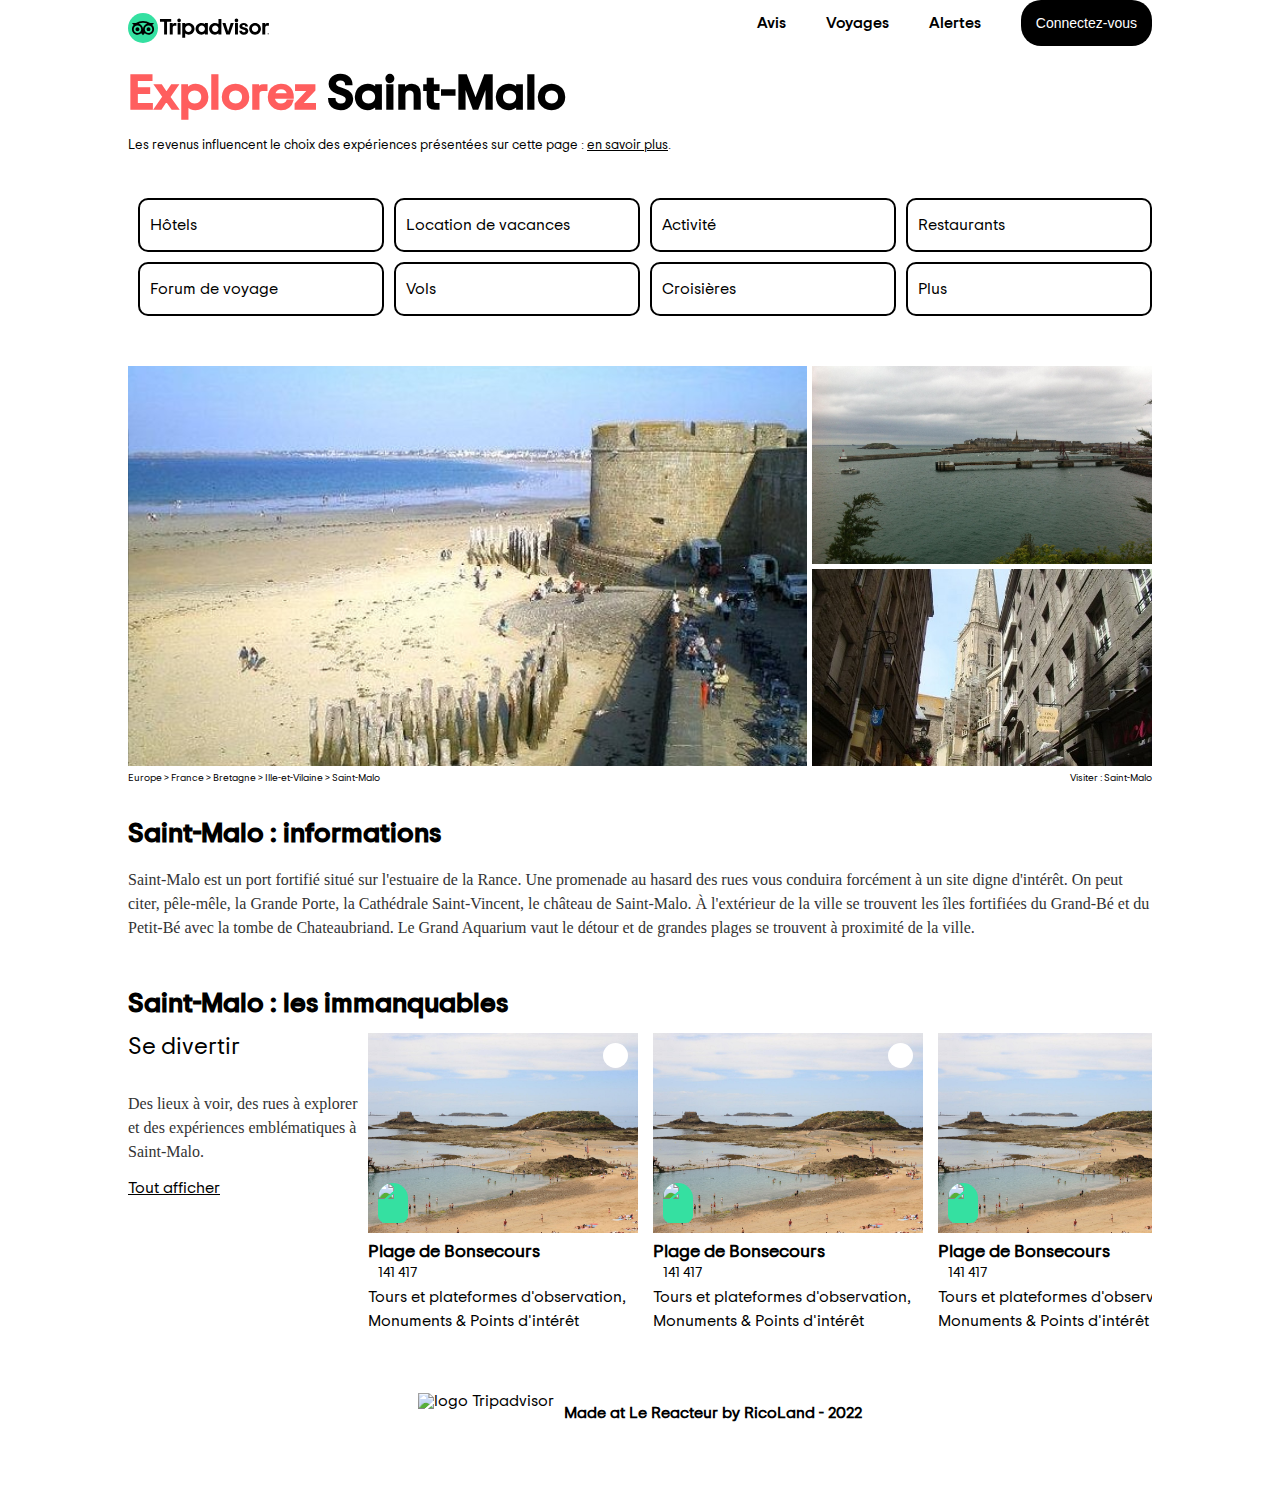
==== commit 99af45f6: "Triadvisor" ====
--- a/index.html
+++ b/index.html
@@ -28,10 +28,13 @@
     <header>
       <div class="container">
         <div class="top-menu">
+          <i class="fa-brands fa-line"></i>
           <img
             src="./Assets/img/Tripadvisor_lockup_horizontal_secondary_registered.svg"
             alt="Logo Tripadvisor"
           />
+          <i class="fa-solid fa-magnifying-glass"></i>
+
           <nav class="primary-nav">
             <div class="menu-items">
               <i class="fa-regular fa-comment"></i> <span>Avis</span>
--- a/Assets/style/style.css
+++ b/Assets/style/style.css
@@ -77,6 +77,7 @@
 .top-menu {
   display: flex;
   justify-content: space-between;
+  align-items: center;
 }
 
 a {
@@ -347,3 +348,27 @@
   justify-content: center;
   align-items: center;
 }
+
+/* medias Query 768px */
+@media (max-width: 768px) {
+  .primary-nav {
+    display: none;
+  }
+
+  .top-menu {
+    border: solid 2px black;
+    justify-content: space-around;
+    align-items: center;
+  }
+}
+
+/* medias Query 1024px */
+@media (min-width: 768px), (max-width: 1024px) {
+  .top-menu .fa-line {
+    display: none;
+  }
+}
+
+/* medias Query 1184px */
+@media (min-width: 1024px), (max-width: 1184px) {
+}
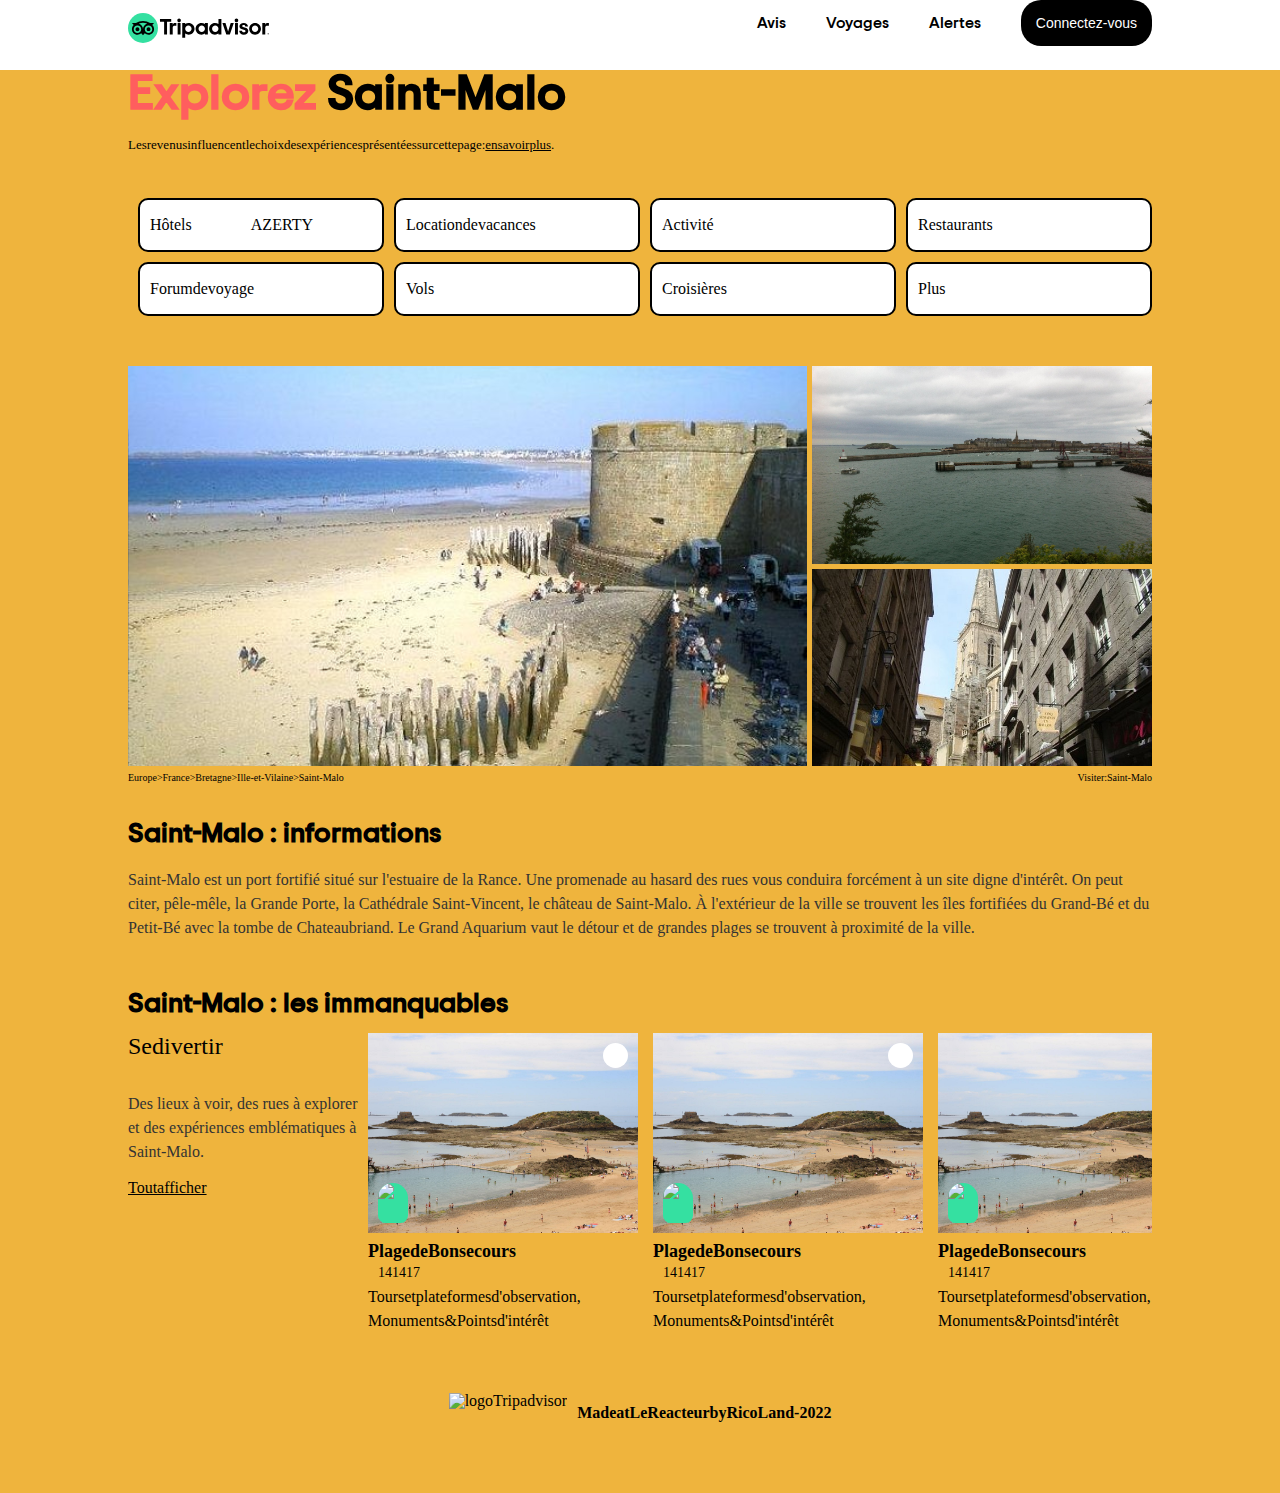
==== commit f8581db8: "Tripadvisor Icons" ====
--- a/index.html
+++ b/index.html
@@ -7,6 +7,7 @@
 
     <!-- import de mes fontes Tripadvisor -->
 
+    <link rel="stylesheet" href="./Assets/style/icons.css" />
     <link rel="stylesheet" href="./Assets/style/font.css" />
 
     <!-- Import CSS -->
@@ -25,6 +26,7 @@
   </head>
 
   <body>
+    <!-- HEADER -->
     <header>
       <div class="container">
         <div class="top-menu">
@@ -70,6 +72,7 @@
             >
               <div class="bottonSearch">
                 <p>Hôtels</p>
+                <p class="icons">AZERTY</p>
                 <i class="fa-solid fa-bed"></i>
               </div>
             </a>
--- a/Assets/style/icons.css
+++ b/Assets/style/icons.css
@@ -0,0 +1,963 @@
+@font-face {
+  font-family: "tripadvisor-font";
+  src: url("../fonts/tripadvisor-font.eot?5ibbga");
+  src: url("../fonts/tripadvisor-font.eot") format("embedded-opentype"),
+    url("../fonts/tripadvisor-font.ttf") format("truetype"),
+    url("../fonts/tripadvisor-font.woff") format("woff"),
+    url("../fonts/tripadvisor-font.svg") format("svg");
+  font-weight: normal;
+  font-style: normal;
+  font-display: block;
+}
+
+i {
+  /* use !important to prevent issues with browser extensions that change fonts */
+  font-family: "tripadvisor-font" !important;
+  speak: never;
+  font-style: normal;
+  font-weight: normal;
+  font-variant: normal;
+  text-transform: none;
+  line-height: 1;
+
+  /* Better Font Rendering =========== */
+  -webkit-font-smoothing: antialiased;
+  -moz-osx-font-smoothing: grayscale;
+}
+
+.icon-notdef:before {
+  content: "\e900";
+}
+.icon-hotels:before {
+  content: "\e000";
+}
+.icon-restaurants:before {
+  content: "\e001";
+}
+.icon-attractions:before {
+  content: "\e002";
+}
+.icon-vacation_rentals:before {
+  content: "\e003";
+}
+.icon-flights:before {
+  content: "\e004";
+}
+.icon-guides:before {
+  content: "\e005";
+}
+.icon-forums:before {
+  content: "\e006";
+}
+.icon-cruises:before {
+  content: "\e007";
+}
+.icon-rental_cars:before {
+  content: "\e008";
+}
+.icon-ta_ollie:before {
+  content: "\e009";
+}
+.icon-bubble_rating_bg:before {
+  content: "\e00a";
+}
+.icon-bubble_rating_full:before {
+  content: "\e00b";
+}
+.icon-bubble_rating_half:before {
+  content: "\e00c";
+}
+.icon-bubble_rating_empty:before {
+  content: "\e00d";
+}
+.icon-pencil_paper:before {
+  content: "\e00e";
+}
+.icon-pencil:before {
+  content: "\e00f";
+}
+.icon-camera:before {
+  content: "\e010";
+}
+.icon-heart:before {
+  content: "\e011";
+}
+.icon-heart_fill:before {
+  content: "\e012";
+}
+.icon-friend:before {
+  content: "\e013";
+}
+.icon-explore:before {
+  content: "\e014";
+}
+.icon-calendar:before {
+  content: "\e015";
+}
+.icon-clock:before {
+  content: "\e016";
+}
+.icon-globe_americas:before {
+  content: "\e017";
+}
+.icon-globe_world:before {
+  content: "\e018";
+}
+.icon-map_pin:before {
+  content: "\e019";
+}
+.icon-map_pin_fill:before {
+  content: "\e01a";
+}
+.icon-nearby:before {
+  content: "\e01b";
+}
+.icon-special_offer_45deg:before {
+  content: "\e01c";
+}
+.icon-special_offer:before {
+  content: "\e01d";
+}
+.icon-laptop:before {
+  content: "\e01e";
+}
+.icon-mobile_phone:before {
+  content: "\e01f";
+}
+.icon-neighborhoods:before {
+  content: "\e020";
+}
+.icon-neighborhoods_fill:before {
+  content: "\e021";
+}
+.icon-email:before {
+  content: "\e022";
+}
+.icon-star:before {
+  content: "\e023";
+}
+.icon-star_fill:before {
+  content: "\e024";
+}
+.icon-flag:before {
+  content: "\e025";
+}
+.icon-phone:before {
+  content: "\e026";
+}
+.icon-printer:before {
+  content: "\e027";
+}
+.icon-lightbulb_on:before {
+  content: "\e028";
+}
+.icon-external_link:before {
+  content: "\e029";
+}
+.icon-checkmark_boxed:before {
+  content: "\e02a";
+}
+.icon-checkmark:before {
+  content: "\e02b";
+}
+.icon-times:before {
+  content: "\e02c";
+}
+.icon-times_c:before {
+  content: "\e02d";
+}
+.icon-times_c_fill:before {
+  content: "\e02e";
+}
+.icon-plus:before {
+  content: "\e02f";
+}
+.icon-plus_c:before {
+  content: "\e030";
+}
+.icon-plus_c_fill:before {
+  content: "\e031";
+}
+.icon-minus:before {
+  content: "\e032";
+}
+.icon-minus_c:before {
+  content: "\e033";
+}
+.icon-minus_c_fill:before {
+  content: "\e034";
+}
+.icon-menu_bars:before {
+  content: "\e035";
+}
+.icon-refresh:before {
+  content: "\e036";
+}
+.icon-single_chevron_up:before {
+  content: "\e038";
+}
+.icon-single_chevron_up_c:before {
+  content: "\e039";
+}
+.icon-single_chevron_up_c_fill:before {
+  content: "\e03a";
+}
+.icon-single_chevron_right:before {
+  content: "\e03b";
+}
+.icon-single_chevron_right_c:before {
+  content: "\e03c";
+}
+.icon-single_chevron_right_c_fill:before {
+  content: "\e03d";
+}
+.icon-single_chevron_down:before {
+  content: "\e03e";
+}
+.icon-single_chevron_down_c:before {
+  content: "\e03f";
+}
+.icon-single_chevron_down_c_fill:before {
+  content: "\e040";
+}
+.icon-single_chevron_left:before {
+  content: "\e041";
+}
+.icon-single_chevron_left_c:before {
+  content: "\e042";
+}
+.icon-single_chevron_left_c_fill:before {
+  content: "\e043";
+}
+.icon-caret_up:before {
+  content: "\e044";
+}
+.icon-caret_right:before {
+  content: "\e047";
+}
+.icon-caret_down:before {
+  content: "\e04a";
+}
+.icon-caret_left:before {
+  content: "\e04d";
+}
+.icon-exclamation_c:before {
+  content: "\e050";
+}
+.icon-information_c:before {
+  content: "\e052";
+}
+.icon-information_c_fill:before {
+  content: "\e053";
+}
+.icon-question_c:before {
+  content: "\e054";
+}
+.icon-search:before {
+  content: "\e056";
+}
+.icon-thumbs_up_fill:before {
+  content: "\e057";
+}
+.icon-thumbs_down_fill:before {
+  content: "\e058";
+}
+.icon-certificate_of_excellence:before {
+  content: "\e059";
+}
+.icon-green_leaders:before {
+  content: "\e05a";
+}
+.icon-amusement_parks:before {
+  content: "\e05b";
+}
+.icon-wifi:before {
+  content: "\e05c";
+}
+.icon-parking:before {
+  content: "\e05d";
+}
+.icon-coffee_tea_cafe:before {
+  content: "\e05e";
+}
+.icon-notification_bell:before {
+  content: "\e05f";
+}
+.icon-arrow_left_prohibited:before {
+  content: "\e061";
+}
+.icon-empty_cart:before {
+  content: "\e062";
+}
+.icon-activities:before {
+  content: "\e063";
+}
+.icon-pool:before {
+  content: "\e064";
+}
+.icon-pet_friendly:before {
+  content: "\e065";
+}
+.icon-smoking:before {
+  content: "\e066";
+}
+.icon-smoking_prohibited:before {
+  content: "\e067";
+}
+.icon-bar:before {
+  content: "\e068";
+}
+.icon-sun:before {
+  content: "\e069";
+}
+.icon-guides_fill:before {
+  content: "\e06a";
+}
+.icon-comments:before {
+  content: "\e06b";
+}
+.icon-comments_fill:before {
+  content: "\e06c";
+}
+.icon-email_fill:before {
+  content: "\e06d";
+}
+.icon-adult:before {
+  content: "\e06e";
+}
+.icon-child:before {
+  content: "\e06f";
+}
+.icon-present:before {
+  content: "\e070";
+}
+.icon-announcement_fill_26deg:before {
+  content: "\e071";
+}
+.icon-announcement_fill:before {
+  content: "\e072";
+}
+.icon-trash:before {
+  content: "\e073";
+}
+.icon-prohibited:before {
+  content: "\e074";
+}
+.icon-night:before {
+  content: "\e075";
+}
+.icon-arrow_up:before {
+  content: "\e076";
+}
+.icon-arrow_up_thick:before {
+  content: "\e077";
+}
+.icon-restore:before {
+  content: "\e078";
+}
+.icon-arrow_right:before {
+  content: "\e079";
+}
+.icon-arrow_right_thick:before {
+  content: "\e07a";
+}
+.icon-arrow_down:before {
+  content: "\e07c";
+}
+.icon-arrow_down_thick:before {
+  content: "\e07d";
+}
+.icon-archive:before {
+  content: "\e07e";
+}
+.icon-arrow_left:before {
+  content: "\e07f";
+}
+.icon-arrow_left_thick:before {
+  content: "\e080";
+}
+.icon-external_link_no_box:before {
+  content: "\e082";
+}
+.icon-expand:before {
+  content: "\e083";
+}
+.icon-special_offer_fill_45deg:before {
+  content: "\e084";
+}
+.icon-special_offer_fill:before {
+  content: "\e085";
+}
+.icon-friend_fill:before {
+  content: "\e086";
+}
+.icon-add_friend:before {
+  content: "\e087";
+}
+.icon-star_rating_full:before {
+  content: "\e088";
+}
+.icon-star_rating_half:before {
+  content: "\e089";
+}
+.icon-children:before {
+  content: "\e08a";
+}
+.icon-travelers_choice_badge:before {
+  content: "\e08b";
+}
+.icon-checkmark_c_fill:before {
+  content: "\e08c";
+}
+.icon-lock:before {
+  content: "\e08d";
+}
+.icon-diagonal_c_half_fill:before {
+  content: "\e08f";
+}
+.icon-settings:before {
+  content: "\e090";
+}
+.icon-more_horizontal:before {
+  content: "\e091";
+}
+.icon-more_vertical:before {
+  content: "\e092";
+}
+.icon-checkbox_border:before {
+  content: "\e093";
+}
+.icon-checkbox_checked:before {
+  content: "\e094";
+}
+.icon-alert:before {
+  content: "\e096";
+}
+.icon-instant:before {
+  content: "\e097";
+}
+.icon-dmo:before {
+  content: "\e098";
+}
+.icon-reply_fill:before {
+  content: "\e099";
+}
+.icon-share:before {
+  content: "\e09a";
+}
+.icon-feedback_love:before {
+  content: "\e09b";
+}
+.icon-traveler_article:before {
+  content: "\e09c";
+}
+.icon-custom_note:before {
+  content: "\e09d";
+}
+.icon-level_badge:before {
+  content: "\e09e";
+}
+.icon-level_badge_fill:before {
+  content: "\e09f";
+}
+.icon-award:before {
+  content: "\e0a0";
+}
+.icon-bell:before {
+  content: "\e0a1";
+}
+.icon-deals:before {
+  content: "\e0a2";
+}
+.icon-destination:before {
+  content: "\e0a3";
+}
+.icon-camera_fill:before {
+  content: "\e0a4";
+}
+.icon-lock_open:before {
+  content: "\e0a5";
+}
+.icon-tools:before {
+  content: "\e0a7";
+}
+.icon-favorite_pin:before {
+  content: "\e0a8";
+}
+.icon-layers:before {
+  content: "\e0a9";
+}
+.icon-member:before {
+  content: "\e0aa";
+}
+.icon-credit_card:before {
+  content: "\e0ac";
+}
+.icon-wallet_fill:before {
+  content: "\e0ad";
+}
+.icon-wallet:before {
+  content: "\e0ae";
+}
+.icon-gallery:before {
+  content: "\e0af";
+}
+.icon-video_fill:before {
+  content: "\e0b0";
+}
+.icon-photo:before {
+  content: "\e0b1";
+}
+.icon-storyboard:before {
+  content: "\e0b2";
+}
+.icon-management_center:before {
+  content: "\e0b3";
+}
+.icon-flights_arrival:before {
+  content: "\e0b4";
+}
+.icon-flights_departure:before {
+  content: "\e0b5";
+}
+.icon-repost_fill:before {
+  content: "\e0b6";
+}
+.icon-link:before {
+  content: "\e0b7";
+}
+.icon-quote_decorative:before {
+  content: "\e0b8";
+}
+.icon-quote:before {
+  content: "\e0b9";
+}
+.icon-bookmark:before {
+  content: "\e0ba";
+}
+.icon-bookmark_fill:before {
+  content: "\e0bb";
+}
+.icon-verified_checkmark:before {
+  content: "\e0bc";
+}
+.icon-verified_checkmark_fill:before {
+  content: "\e0bd";
+}
+.icon-users:before {
+  content: "\e0be";
+}
+.icon-pause:before {
+  content: "\e0bf";
+}
+.icon-play:before {
+  content: "\e0c0";
+}
+.icon-volume_off:before {
+  content: "\e0c1";
+}
+.icon-volume_on:before {
+  content: "\e0c2";
+}
+.icon-suitcase:before {
+  content: "\e0c3";
+}
+.icon-suitcase_fill:before {
+  content: "\e0c4";
+}
+.icon-my_trips:before {
+  content: "\e0c5";
+}
+.icon-compass:before {
+  content: "\e0c7";
+}
+.icon-compass_fill:before {
+  content: "\e0c8";
+}
+.icon-sort:before {
+  content: "\e0c9";
+}
+.icon-text_message:before {
+  content: "\e0ca";
+}
+.icon-bathroom_fill:before {
+  content: "\e0cb";
+}
+.icon-ports:before {
+  content: "\e0cc";
+}
+.icon-map_and_pin:before {
+  content: "\e0cd";
+}
+.icon-repost:before {
+  content: "\e0ce";
+}
+.icon-partner:before {
+  content: "\e0d0";
+}
+.icon-instagram:before {
+  content: "\e0d1";
+}
+.icon-pinterest:before {
+  content: "\e0d2";
+}
+.icon-facebook:before {
+  content: "\e0d3";
+}
+.icon-twitter:before {
+  content: "\e0d4";
+}
+.icon-youtube:before {
+  content: "\e0d5";
+}
+.icon-no_bag:before {
+  content: "\e0d6";
+}
+.icon-taxi:before {
+  content: "\e0d7";
+}
+.icon-train:before {
+  content: "\e0d8";
+}
+.icon-map:before {
+  content: "\e0d9";
+}
+.icon-filter:before {
+  content: "\e0da";
+}
+.icon-duration:before {
+  content: "\e0db";
+}
+.icon-menu:before {
+  content: "\e0dc";
+}
+.icon-casino:before {
+  content: "\e0dd";
+}
+.icon-castle:before {
+  content: "\e0de";
+}
+.icon-family:before {
+  content: "\e0df";
+}
+.icon-luxury:before {
+  content: "\e0e0";
+}
+.icon-on_the_beach:before {
+  content: "\e0e1";
+}
+.icon-onsen:before {
+  content: "\e0e2";
+}
+.icon-outdoors:before {
+  content: "\e0e3";
+}
+.icon-resort:before {
+  content: "\e0e4";
+}
+.icon-romantic:before {
+  content: "\e0e5";
+}
+.icon-ryokan:before {
+  content: "\e0e6";
+}
+.icon-ski_in_ski_out:before {
+  content: "\e0e7";
+}
+.icon-spa:before {
+  content: "\e0e8";
+}
+.icon-air_conditioning:before {
+  content: "\e0e9";
+}
+.icon-dry_cleaning:before {
+  content: "\e0ea";
+}
+.icon-internet:before {
+  content: "\e0eb";
+}
+.icon-multilingual:before {
+  content: "\e0ec";
+}
+.icon-conference_center:before {
+  content: "\e0ed";
+}
+.icon-audio:before {
+  content: "\e0ee";
+}
+.icon-beverage:before {
+  content: "\e0ef";
+}
+.icon-photo_id:before {
+  content: "\e0f0";
+}
+.icon-top_three:before {
+  content: "\e0f1";
+}
+.icon-voucher:before {
+  content: "\e0f2";
+}
+.icon-bag:before {
+  content: "\e0f3";
+}
+.icon-television:before {
+  content: "\e0f4";
+}
+.icon-power:before {
+  content: "\e0f5";
+}
+.icon-usb:before {
+  content: "\e0f6";
+}
+.icon-seat_regular:before {
+  content: "\e0f7";
+}
+.icon-seat_angled_bed:before {
+  content: "\e0f8";
+}
+.icon-seat_flat_bed:before {
+  content: "\e0f9";
+}
+.icon-eye:before {
+  content: "\e0fa";
+}
+.icon-eye_fill:before {
+  content: "\e0fb";
+}
+.icon-accessible:before {
+  content: "\e0fc";
+}
+.icon-shopping_bag:before {
+  content: "\e0fd";
+}
+.icon-classes_workshops:before {
+  content: "\e0fe";
+}
+.icon-fun_games:before {
+  content: "\e0ff";
+}
+.icon-museums:before {
+  content: "\e100";
+}
+.icon-theater_concerts:before {
+  content: "\e101";
+}
+.icon-zoo_aquarium:before {
+  content: "\e102";
+}
+.icon-food_drink:before {
+  content: "\e103";
+}
+.icon-ambience:before {
+  content: "\e105";
+}
+.icon-buffet:before {
+  content: "\e106";
+}
+.icon-delivery:before {
+  content: "\e107";
+}
+.icon-directions:before {
+  content: "\e108";
+}
+.icon-highchair:before {
+  content: "\e109";
+}
+.icon-outdoor_seating:before {
+  content: "\e10a";
+}
+.icon-private_event:before {
+  content: "\e10b";
+}
+.icon-seating:before {
+  content: "\e10c";
+}
+.icon-street_food:before {
+  content: "\e10d";
+}
+.icon-takeout:before {
+  content: "\e10e";
+}
+.icon-waitstaff:before {
+  content: "\e10f";
+}
+.icon-wine_beer:before {
+  content: "\e110";
+}
+.icon-hospital:before {
+  content: "\e111";
+}
+.icon-office:before {
+  content: "\e112";
+}
+.icon-doors:before {
+  content: "\e113";
+}
+.icon-fuel:before {
+  content: "\e114";
+}
+.icon-transmission:before {
+  content: "\e115";
+}
+.icon-gallery_dynamic:before {
+  content: "\e116";
+}
+.icon-weather_clear_night:before {
+  content: "\e117";
+}
+.icon-weather_cloud:before {
+  content: "\e118";
+}
+.icon-weather_cloudy:before {
+  content: "\e119";
+}
+.icon-weather_cloudy_night:before {
+  content: "\e11a";
+}
+.icon-weather_partly_cloudy:before {
+  content: "\e11b";
+}
+.icon-weather_rain:before {
+  content: "\e11c";
+}
+.icon-weather_heavy_rain:before {
+  content: "\e11d";
+}
+.icon-weather_thunderstorm:before {
+  content: "\e11e";
+}
+.icon-weather_heavy_thunder:before {
+  content: "\e11f";
+}
+.icon-weather_stormy:before {
+  content: "\e120";
+}
+.icon-weather_windy_cloudy:before {
+  content: "\e121";
+}
+.icon-weather_wind:before {
+  content: "\e122";
+}
+.icon-twenty_four_hour_cancellation:before {
+  content: "\e123";
+}
+.icon-low_price:before {
+  content: "\e124";
+}
+.icon-bakery:before {
+  content: "\e125";
+}
+.icon-dessert:before {
+  content: "\e126";
+}
+.icon-fitness:before {
+  content: "\e127";
+}
+.icon-membership:before {
+  content: "\e12c";
+}
+.icon-group_tour:before {
+  content: "\e12d";
+}
+.icon-heart_stack:before {
+  content: "\e12e";
+}
+.icon-heart_stack_fill:before {
+  content: "\e12f";
+}
+.icon-trip_protect:before {
+  content: "\e130";
+}
+.icon-whatsapp:before {
+  content: "\e131";
+}
+.icon-room_suite:before {
+  content: "\e132";
+}
+.icon-nearby_fill:before {
+  content: "\e133";
+}
+.icon-inbox:before {
+  content: "\e134";
+}
+.icon-drag_handle:before {
+  content: "\e135";
+}
+.icon-list:before {
+  content: "\e136";
+}
+.icon-radio_border:before {
+  content: "\e137";
+}
+.icon-radio_checked:before {
+  content: "\e138";
+}
+.icon-water_activities:before {
+  content: "\e139";
+}
+.icon-thumbs_up:before {
+  content: "\e13a";
+}
+.icon-thumbs_down:before {
+  content: "\e13b";
+}
+.icon-amusement_parks_fill:before {
+  content: "\e13c";
+}
+.icon-bakery_fill:before {
+  content: "\e13d";
+}
+.icon-bar_fill:before {
+  content: "\e13e";
+}
+.icon-casino_fill:before {
+  content: "\e13f";
+}
+.icon-coffee_tea_cafe_fill:before {
+  content: "\e140";
+}
+.icon-dessert_fill:before {
+  content: "\e141";
+}
+.icon-hotels_fill:before {
+  content: "\e142";
+}
+.icon-museums_fill:before {
+  content: "\e143";
+}
+.icon-outdoors_fill:before {
+  content: "\e144";
+}
+.icon-pet_friendly_fill:before {
+  content: "\e145";
+}
+.icon-restaurants_fill:before {
+  content: "\e146";
+}
+.icon-empty_cart_fill:before {
+  content: "\e147";
+}
+.icon-shopping_bag_fill:before {
+  content: "\e148";
+}
+.icon-spa_fill:before {
+  content: "\e149";
+}
+.icon-attractions_fill:before {
+  content: "\e14a";
+}
+.icon-train_fill:before {
+  content: "\e14b";
+}
+.icon-water_activities_fill:before {
+  content: "\e14c";
+}
+.icon-classes_workshops_fill:before {
+  content: "\e14d";
+}
+.icon-location:before {
+  content: "\e14e";
+}
+.icon-location_fill:before {
+  content: "\e14f";
+}
--- a/Assets/style/style.css
+++ b/Assets/style/style.css
@@ -1,5 +1,10 @@
 body {
   font-family: "Trip Sans Regular";
+  font-family: "tripadvisor-font";
+}
+
+.icons {
+  font-family: "tripadvisor-font";
 }
 
 .container {
@@ -351,24 +356,98 @@
 
 /* medias Query 768px */
 @media (max-width: 768px) {
+  body {
+    background-color: #35e0a1;
+  }
+
+  .container {
+    max-width: 1024px;
+    margin: 0 auto;
+  }
+
   .primary-nav {
     display: none;
   }
 
   .top-menu {
-    border: solid 2px black;
+    /* border: solid 2px black; */
     justify-content: space-around;
     align-items: center;
   }
+
+  .first-section h1 {
+    font-size: 39px;
+  }
+
+  nav .search {
+    display: none;
+  }
+
+  .img-right {
+    display: none;
+  }
+
+  .carrousel {
+    flex-direction: column;
+  }
 }
 
 /* medias Query 1024px */
-@media (min-width: 768px), (max-width: 1024px) {
+@media (min-width: 768px) and (max-width: 1024px) {
+  body {
+    background-color: #ff5e5e;
+  }
+
   .top-menu .fa-line {
     display: none;
   }
+
+  .top-menu .fa-magnifying-glass {
+    display: none;
+  }
 }
 
 /* medias Query 1184px */
-@media (min-width: 1024px), (max-width: 1184px) {
-}
+@media (min-width: 1024px) and (max-width: 1184px) {
+  body {
+    background-color: #ef3da2;
+  }
+
+  .top-menu .fa-line {
+    display: none;
+  }
+
+  .top-menu .fa-magnifying-glass {
+    display: none;
+  }
+}
+
+/* medias Query 1184px */
+@media (min-width: 1184px) and (max-width: 1484px) {
+  body {
+    background-color: #efb43d;
+  }
+
+  .top-menu .fa-line {
+    display: none;
+  }
+
+  .top-menu .fa-magnifying-glass {
+    display: none;
+  }
+}
+
+/* medias Query 1184px */
+@media (min-width: 1484px) and (max-width: 2000px) {
+  body {
+    background-color: #4cef3d;
+  }
+
+  .top-menu .fa-line {
+    display: none;
+  }
+
+  .top-menu .fa-magnifying-glass {
+    display: none;
+  }
+}
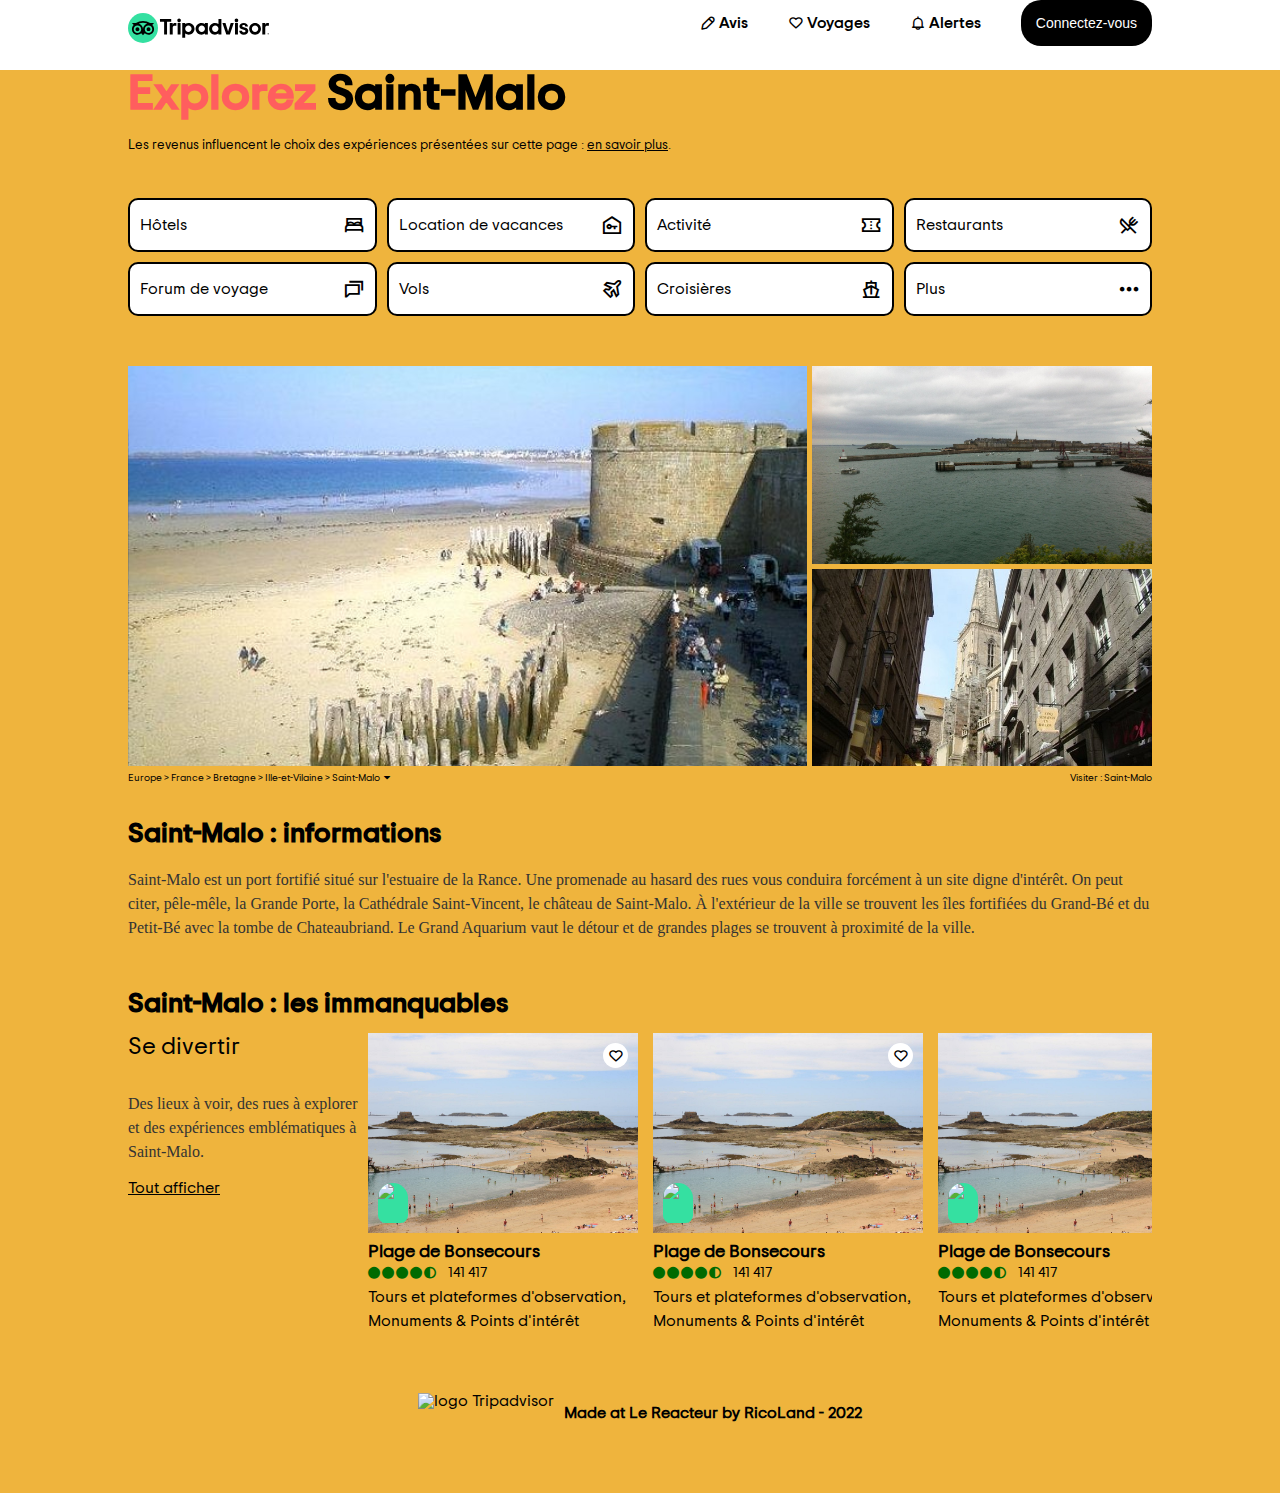
==== commit 45eccadf: "Tripadvisor" ====
--- a/index.html
+++ b/index.html
@@ -14,14 +14,6 @@
     <link rel="stylesheet" href="./Assets/style/reset.css" />
     <link rel="stylesheet" href="./Assets/style/style.css" />
 
-    <!-- font awesome -->
-    <link
-      rel="stylesheet"
-      href="https://cdnjs.cloudflare.com/ajax/libs/font-awesome/6.2.0/css/all.min.css"
-      integrity="sha512-xh6O/CkQoPOWDdYTDqeRdPCVd1SpvCA9XXcUnZS2FmJNp1coAFzvtCN9BmamE+4aHK8yyUHUSCcJHgXloTyT2A=="
-      crossorigin="anonymous"
-      referrerpolicy="no-referrer"
-    />
     <title>Tourisme à Saint-Malo 2022 : Visiter Saint-Malo Tripadvisor</title>
   </head>
 
@@ -30,22 +22,22 @@
     <header>
       <div class="container">
         <div class="top-menu">
-          <i class="fa-brands fa-line"></i>
+          <i class="icon-menu_bars e035"></i>
           <img
             src="./Assets/img/Tripadvisor_lockup_horizontal_secondary_registered.svg"
             alt="Logo Tripadvisor"
           />
-          <i class="fa-solid fa-magnifying-glass"></i>
+          <i class="icon-search e056"></i>
 
           <nav class="primary-nav">
             <div class="menu-items">
-              <i class="fa-regular fa-comment"></i> <span>Avis</span>
+              <i class="icon-pencil e00f"></i> <span>Avis</span>
             </div>
             <div class="menu-items">
-              <i class="fa-regular fa-heart"></i> <span>Voyages</span>
+              <i class="icon-heart e011"></i> <span>Voyages</span>
             </div>
             <div class="menu-items">
-              <i class="fa-regular fa-bell"></i> <span>Alertes</span>
+              <i class="icon-notification_bell e05f"></i> <span>Alertes</span>
             </div>
             <button>Connectez-vous</button>
           </nav>
@@ -72,8 +64,7 @@
             >
               <div class="bottonSearch">
                 <p>Hôtels</p>
-                <p class="icons">AZERTY</p>
-                <i class="fa-solid fa-bed"></i>
+                <i class="icon-hotels e000"></i>
               </div>
             </a>
 
@@ -82,7 +73,7 @@
             >
               <div class="bottonSearch">
                 <p>Location de vacances</p>
-                <i class="fa-solid fa-house"></i>
+                <i class="icon-vacation_rentals e003"></i>
               </div>
             </a>
 
@@ -91,7 +82,7 @@
             >
               <div class="bottonSearch">
                 <p>Activité</p>
-                <i class="fa-solid fa-ticket"></i>
+                <i class="icon-attractions e002"></i>
               </div>
             </a>
 
@@ -100,7 +91,7 @@
             >
               <div class="bottonSearch">
                 <p>Restaurants</p>
-                <i class="fa-solid fa-bed"></i>
+                <i class="icon-restaurants e001"></i>
               </div>
             </a>
           </div>
@@ -108,19 +99,19 @@
           <div class="searchTwo">
             <div class="bottonSearch">
               <p>Forum de voyage</p>
-              <i class="fa-solid fa-comment"></i>
+              <i class="icon-forums e006"></i>
             </div>
             <div class="bottonSearch">
               <p>Vols</p>
-              <i class="fa-solid fa-plane"></i>
+              <i class="icon-flights e004"></i>
             </div>
             <div class="bottonSearch">
               <p>Croisières</p>
-              <i class="fa-solid fa-ferry"></i>
+              <i class="icon-cruises e007"></i>
             </div>
             <div class="bottonSearch">
               <p>Plus</p>
-              <i class="fa-solid fa-circle-info"></i>
+              <i class="icon-more_horizontal e091"></i>
             </div>
           </div>
         </nav>
@@ -137,7 +128,7 @@
         <div class="navCity">
           <p>
             Europe > France > Bretagne > Ille-et-Vilaine > Saint-Malo
-            <i class="fa-solid fa-caret-down"></i>
+            <i class="icon-caret_down e04a"></i>
           </p>
           <p>Visiter : Saint-Malo</p>
         </div>
@@ -178,313 +169,313 @@
             <!-- image01 -->
             <div class="image">
               <div class="heart">
-                <i class="fa-regular fa-heart"></i>
-              </div>
-
-              <img
-                class="logo-tripad"
-                src="https://static.tacdn.com/img2/brand_refresh/Tripadvisor_logoset_solid_green.svg"
-                alt="Logo Tripadvisor"
-              />
-            </div>
-
-            <!-- texte sous image -->
-            <div class="text">
-              <h3>Plage de Bonsecours</h3>
-              <div class="count">
-                <i class="fa-solid fa-circle"></i>
-                <i class="fa-solid fa-circle"></i>
-                <i class="fa-solid fa-circle"></i>
-                <i class="fa-solid fa-circle"></i>
-                <i class="fa-solid fa-circle-half-stroke"> </i>
-                <p class="number">141 417</p>
-              </div>
-              <p>
-                Tours et plateformes d'observation, Monuments & Points d'intérêt
-              </p>
-            </div>
-          </div>
-
-          <!-- Premier lieu -->
-          <div class="place">
-            <!-- image01 -->
-            <div class="image">
-              <div class="heart">
-                <i class="fa-regular fa-heart"></i>
-              </div>
-
-              <img
-                class="logo-tripad"
-                src="https://static.tacdn.com/img2/brand_refresh/Tripadvisor_logoset_solid_green.svg"
-                alt="Logo Tripadvisor"
-              />
-            </div>
-
-            <!-- texte sous image -->
-            <div class="text">
-              <h3>Plage de Bonsecours</h3>
-              <div class="count">
-                <i class="fa-solid fa-circle"></i>
-                <i class="fa-solid fa-circle"></i>
-                <i class="fa-solid fa-circle"></i>
-                <i class="fa-solid fa-circle"></i>
-                <i class="fa-solid fa-circle-half-stroke"> </i>
-                <p class="number">141 417</p>
-              </div>
-              <p>
-                Tours et plateformes d'observation, Monuments & Points d'intérêt
-              </p>
-            </div>
-          </div>
-
-          <!-- Premier lieu -->
-          <div class="place">
-            <!-- image01 -->
-            <div class="image">
-              <div class="heart">
-                <i class="fa-regular fa-heart"></i>
-              </div>
-
-              <img
-                class="logo-tripad"
-                src="https://static.tacdn.com/img2/brand_refresh/Tripadvisor_logoset_solid_green.svg"
-                alt="Logo Tripadvisor"
-              />
-            </div>
-
-            <!-- texte sous image -->
-            <div class="text">
-              <h3>Plage de Bonsecours</h3>
-              <div class="count">
-                <i class="fa-solid fa-circle"></i>
-                <i class="fa-solid fa-circle"></i>
-                <i class="fa-solid fa-circle"></i>
-                <i class="fa-solid fa-circle"></i>
-                <i class="fa-solid fa-circle-half-stroke"> </i>
-                <p class="number">141 417</p>
-              </div>
-              <p>
-                Tours et plateformes d'observation, Monuments & Points d'intérêt
-              </p>
-            </div>
-          </div>
-
-          <!-- Premier lieu -->
-          <div class="place">
-            <!-- image01 -->
-            <div class="image">
-              <div class="heart">
-                <i class="fa-regular fa-heart"></i>
-              </div>
-
-              <img
-                class="logo-tripad"
-                src="https://static.tacdn.com/img2/brand_refresh/Tripadvisor_logoset_solid_green.svg"
-                alt="Logo Tripadvisor"
-              />
-            </div>
-
-            <!-- texte sous image -->
-            <div class="text">
-              <h3>Plage de Bonsecours</h3>
-              <div class="count">
-                <i class="fa-solid fa-circle"></i>
-                <i class="fa-solid fa-circle"></i>
-                <i class="fa-solid fa-circle"></i>
-                <i class="fa-solid fa-circle"></i>
-                <i class="fa-solid fa-circle-half-stroke"> </i>
-                <p class="number">141 417</p>
-              </div>
-              <p>
-                Tours et plateformes d'observation, Monuments & Points d'intérêt
-              </p>
-            </div>
-          </div>
-
-          <!-- Premier lieu -->
-          <div class="place">
-            <!-- image01 -->
-            <div class="image">
-              <div class="heart">
-                <i class="fa-regular fa-heart"></i>
-              </div>
-
-              <img
-                class="logo-tripad"
-                src="https://static.tacdn.com/img2/brand_refresh/Tripadvisor_logoset_solid_green.svg"
-                alt="Logo Tripadvisor"
-              />
-            </div>
-
-            <!-- texte sous image -->
-            <div class="text">
-              <h3>Plage de Bonsecours</h3>
-              <div class="count">
-                <i class="fa-solid fa-circle"></i>
-                <i class="fa-solid fa-circle"></i>
-                <i class="fa-solid fa-circle"></i>
-                <i class="fa-solid fa-circle"></i>
-                <i class="fa-solid fa-circle-half-stroke"> </i>
-                <p class="number">141 417</p>
-              </div>
-              <p>
-                Tours et plateformes d'observation, Monuments & Points d'intérêt
-              </p>
-            </div>
-          </div>
-
-          <!-- Premier lieu -->
-          <div class="place">
-            <!-- image01 -->
-            <div class="image">
-              <div class="heart">
-                <i class="fa-regular fa-heart"></i>
-              </div>
-
-              <img
-                class="logo-tripad"
-                src="https://static.tacdn.com/img2/brand_refresh/Tripadvisor_logoset_solid_green.svg"
-                alt="Logo Tripadvisor"
-              />
-            </div>
-
-            <!-- texte sous image -->
-            <div class="text">
-              <h3>Plage de Bonsecours</h3>
-              <div class="count">
-                <i class="fa-solid fa-circle"></i>
-                <i class="fa-solid fa-circle"></i>
-                <i class="fa-solid fa-circle"></i>
-                <i class="fa-solid fa-circle"></i>
-                <i class="fa-solid fa-circle-half-stroke"> </i>
-                <p class="number">141 417</p>
-              </div>
-              <p>
-                Tours et plateformes d'observation, Monuments & Points d'intérêt
-              </p>
-            </div>
-          </div>
-
-          <!-- Premier lieu -->
-          <div class="place">
-            <!-- image01 -->
-            <div class="image">
-              <div class="heart">
-                <i class="fa-regular fa-heart"></i>
-              </div>
-
-              <img
-                class="logo-tripad"
-                src="https://static.tacdn.com/img2/brand_refresh/Tripadvisor_logoset_solid_green.svg"
-                alt="Logo Tripadvisor"
-              />
-            </div>
-
-            <!-- texte sous image -->
-            <div class="text">
-              <h3>Plage de Bonsecours</h3>
-              <div class="count">
-                <i class="fa-solid fa-circle"></i>
-                <i class="fa-solid fa-circle"></i>
-                <i class="fa-solid fa-circle"></i>
-                <i class="fa-solid fa-circle"></i>
-                <i class="fa-solid fa-circle-half-stroke"> </i>
-                <p class="number">141 417</p>
-              </div>
-              <p>
-                Tours et plateformes d'observation, Monuments & Points d'intérêt
-              </p>
-            </div>
-          </div>
-
-          <!-- Premier lieu -->
-          <div class="place">
-            <!-- image01 -->
-            <div class="image">
-              <div class="heart">
-                <i class="fa-regular fa-heart"></i>
-              </div>
-
-              <img
-                class="logo-tripad"
-                src="https://static.tacdn.com/img2/brand_refresh/Tripadvisor_logoset_solid_green.svg"
-                alt="Logo Tripadvisor"
-              />
-            </div>
-
-            <!-- texte sous image -->
-            <div class="text">
-              <h3>Plage de Bonsecours</h3>
-              <div class="count">
-                <i class="fa-solid fa-circle"></i>
-                <i class="fa-solid fa-circle"></i>
-                <i class="fa-solid fa-circle"></i>
-                <i class="fa-solid fa-circle"></i>
-                <i class="fa-solid fa-circle-half-stroke"> </i>
-                <p class="number">141 417</p>
-              </div>
-              <p>
-                Tours et plateformes d'observation, Monuments & Points d'intérêt
-              </p>
-            </div>
-          </div>
-
-          <!-- Premier lieu -->
-          <div class="place">
-            <!-- image01 -->
-            <div class="image">
-              <div class="heart">
-                <i class="fa-regular fa-heart"></i>
-              </div>
-
-              <img
-                class="logo-tripad"
-                src="https://static.tacdn.com/img2/brand_refresh/Tripadvisor_logoset_solid_green.svg"
-                alt="Logo Tripadvisor"
-              />
-            </div>
-
-            <!-- texte sous image -->
-            <div class="text">
-              <h3>Plage de Bonsecours</h3>
-              <div class="count">
-                <i class="fa-solid fa-circle"></i>
-                <i class="fa-solid fa-circle"></i>
-                <i class="fa-solid fa-circle"></i>
-                <i class="fa-solid fa-circle"></i>
-                <i class="fa-solid fa-circle-half-stroke"> </i>
-                <p class="number">141 417</p>
-              </div>
-              <p>
-                Tours et plateformes d'observation, Monuments & Points d'intérêt
-              </p>
-            </div>
-          </div>
-
-          <!-- Premier lieu -->
-          <div class="place">
-            <!-- image01 -->
-            <div class="image">
-              <div class="heart">
-                <i class="fa-regular fa-heart"></i>
-              </div>
-
-              <img
-                class="logo-tripad"
-                src="https://static.tacdn.com/img2/brand_refresh/Tripadvisor_logoset_solid_green.svg"
-                alt="Logo Tripadvisor"
-              />
-            </div>
-
-            <!-- texte sous image -->
-            <div class="text">
-              <h3>Plage de Bonsecours</h3>
-              <div class="count">
-                <i class="fa-solid fa-circle"></i>
-                <i class="fa-solid fa-circle"></i>
-                <i class="fa-solid fa-circle"></i>
-                <i class="fa-solid fa-circle"></i>
-                <i class="fa-solid fa-circle-half-stroke"> </i>
+                <i class="icon-heart e011"></i>
+              </div>
+
+              <img
+                class="logo-tripad"
+                src="https://static.tacdn.com/img2/brand_refresh/Tripadvisor_logoset_solid_green.svg"
+                alt="Logo Tripadvisor"
+              />
+            </div>
+
+            <!-- texte sous image -->
+            <div class="text">
+              <h3>Plage de Bonsecours</h3>
+              <div class="count">
+                <i class="icon-bubble_rating_full e00b"></i>
+                <i class="icon-bubble_rating_full e00b"></i>
+                <i class="icon-bubble_rating_full e00b"></i>
+                <i class="icon-bubble_rating_full e00b"></i>
+                <i class="icon-bubble_rating_half e00c"> </i>
+                <p class="number">141 417</p>
+              </div>
+              <p>
+                Tours et plateformes d'observation, Monuments & Points d'intérêt
+              </p>
+            </div>
+          </div>
+
+          <!-- Premier lieu -->
+          <div class="place">
+            <!-- image01 -->
+            <div class="image">
+              <div class="heart">
+                <i class="icon-heart e011"></i>
+              </div>
+
+              <img
+                class="logo-tripad"
+                src="https://static.tacdn.com/img2/brand_refresh/Tripadvisor_logoset_solid_green.svg"
+                alt="Logo Tripadvisor"
+              />
+            </div>
+
+            <!-- texte sous image -->
+            <div class="text">
+              <h3>Plage de Bonsecours</h3>
+              <div class="count">
+                <i class="icon-bubble_rating_full e00b"></i>
+                <i class="icon-bubble_rating_full e00b"></i>
+                <i class="icon-bubble_rating_full e00b"></i>
+                <i class="icon-bubble_rating_full e00b"></i>
+                <i class="icon-bubble_rating_half e00c"> </i>
+                <p class="number">141 417</p>
+              </div>
+              <p>
+                Tours et plateformes d'observation, Monuments & Points d'intérêt
+              </p>
+            </div>
+          </div>
+
+          <!-- Premier lieu -->
+          <div class="place">
+            <!-- image01 -->
+            <div class="image">
+              <div class="heart">
+                <i class="icon-heart e011"></i>
+              </div>
+
+              <img
+                class="logo-tripad"
+                src="https://static.tacdn.com/img2/brand_refresh/Tripadvisor_logoset_solid_green.svg"
+                alt="Logo Tripadvisor"
+              />
+            </div>
+
+            <!-- texte sous image -->
+            <div class="text">
+              <h3>Plage de Bonsecours</h3>
+              <div class="count">
+                <i class="icon-bubble_rating_full e00b"></i>
+                <i class="icon-bubble_rating_full e00b"></i>
+                <i class="icon-bubble_rating_full e00b"></i>
+                <i class="icon-bubble_rating_full e00b"></i>
+                <i class="icon-bubble_rating_half e00c"> </i>
+                <p class="number">141 417</p>
+              </div>
+              <p>
+                Tours et plateformes d'observation, Monuments & Points d'intérêt
+              </p>
+            </div>
+          </div>
+
+          <!-- Premier lieu -->
+          <div class="place">
+            <!-- image01 -->
+            <div class="image">
+              <div class="heart">
+                <i class="icon-heart e011"></i>
+              </div>
+
+              <img
+                class="logo-tripad"
+                src="https://static.tacdn.com/img2/brand_refresh/Tripadvisor_logoset_solid_green.svg"
+                alt="Logo Tripadvisor"
+              />
+            </div>
+
+            <!-- texte sous image -->
+            <div class="text">
+              <h3>Plage de Bonsecours</h3>
+              <div class="count">
+                <i class="icon-bubble_rating_full e00b"></i>
+                <i class="icon-bubble_rating_full e00b"></i>
+                <i class="icon-bubble_rating_full e00b"></i>
+                <i class="icon-bubble_rating_full e00b"></i>
+                <i class="icon-bubble_rating_half e00c"> </i>
+                <p class="number">141 417</p>
+              </div>
+              <p>
+                Tours et plateformes d'observation, Monuments & Points d'intérêt
+              </p>
+            </div>
+          </div>
+
+          <!-- Premier lieu -->
+          <div class="place">
+            <!-- image01 -->
+            <div class="image">
+              <div class="heart">
+                <i class="icon-heart e011"></i>
+              </div>
+
+              <img
+                class="logo-tripad"
+                src="https://static.tacdn.com/img2/brand_refresh/Tripadvisor_logoset_solid_green.svg"
+                alt="Logo Tripadvisor"
+              />
+            </div>
+
+            <!-- texte sous image -->
+            <div class="text">
+              <h3>Plage de Bonsecours</h3>
+              <div class="count">
+                <i class="icon-bubble_rating_full e00b"></i>
+                <i class="icon-bubble_rating_full e00b"></i>
+                <i class="icon-bubble_rating_full e00b"></i>
+                <i class="icon-bubble_rating_full e00b"></i>
+                <i class="icon-bubble_rating_half e00c"> </i>
+                <p class="number">141 417</p>
+              </div>
+              <p>
+                Tours et plateformes d'observation, Monuments & Points d'intérêt
+              </p>
+            </div>
+          </div>
+
+          <!-- Premier lieu -->
+          <div class="place">
+            <!-- image01 -->
+            <div class="image">
+              <div class="heart">
+                <i class="icon-heart e011"></i>
+              </div>
+
+              <img
+                class="logo-tripad"
+                src="https://static.tacdn.com/img2/brand_refresh/Tripadvisor_logoset_solid_green.svg"
+                alt="Logo Tripadvisor"
+              />
+            </div>
+
+            <!-- texte sous image -->
+            <div class="text">
+              <h3>Plage de Bonsecours</h3>
+              <div class="count">
+                <i class="icon-bubble_rating_full e00b"></i>
+                <i class="icon-bubble_rating_full e00b"></i>
+                <i class="icon-bubble_rating_full e00b"></i>
+                <i class="icon-bubble_rating_full e00b"></i>
+                <i class="icon-bubble_rating_half e00c"> </i>
+                <p class="number">141 417</p>
+              </div>
+              <p>
+                Tours et plateformes d'observation, Monuments & Points d'intérêt
+              </p>
+            </div>
+          </div>
+
+          <!-- Premier lieu -->
+          <div class="place">
+            <!-- image01 -->
+            <div class="image">
+              <div class="heart">
+                <i class="icon-heart e011"></i>
+              </div>
+
+              <img
+                class="logo-tripad"
+                src="https://static.tacdn.com/img2/brand_refresh/Tripadvisor_logoset_solid_green.svg"
+                alt="Logo Tripadvisor"
+              />
+            </div>
+
+            <!-- texte sous image -->
+            <div class="text">
+              <h3>Plage de Bonsecours</h3>
+              <div class="count">
+                <i class="icon-bubble_rating_full e00b"></i>
+                <i class="icon-bubble_rating_full e00b"></i>
+                <i class="icon-bubble_rating_full e00b"></i>
+                <i class="icon-bubble_rating_full e00b"></i>
+                <i class="icon-bubble_rating_half e00c"> </i>
+                <p class="number">141 417</p>
+              </div>
+              <p>
+                Tours et plateformes d'observation, Monuments & Points d'intérêt
+              </p>
+            </div>
+          </div>
+
+          <!-- Premier lieu -->
+          <div class="place">
+            <!-- image01 -->
+            <div class="image">
+              <div class="heart">
+                <i class="icon-heart e011"></i>
+              </div>
+
+              <img
+                class="logo-tripad"
+                src="https://static.tacdn.com/img2/brand_refresh/Tripadvisor_logoset_solid_green.svg"
+                alt="Logo Tripadvisor"
+              />
+            </div>
+
+            <!-- texte sous image -->
+            <div class="text">
+              <h3>Plage de Bonsecours</h3>
+              <div class="count">
+                <i class="icon-bubble_rating_full e00b"></i>
+                <i class="icon-bubble_rating_full e00b"></i>
+                <i class="icon-bubble_rating_full e00b"></i>
+                <i class="icon-bubble_rating_full e00b"></i>
+                <i class="icon-bubble_rating_half e00c"> </i>
+                <p class="number">141 417</p>
+              </div>
+              <p>
+                Tours et plateformes d'observation, Monuments & Points d'intérêt
+              </p>
+            </div>
+          </div>
+
+          <!-- Premier lieu -->
+          <div class="place">
+            <!-- image01 -->
+            <div class="image">
+              <div class="heart">
+                <i class="icon-heart e011"></i>
+              </div>
+
+              <img
+                class="logo-tripad"
+                src="https://static.tacdn.com/img2/brand_refresh/Tripadvisor_logoset_solid_green.svg"
+                alt="Logo Tripadvisor"
+              />
+            </div>
+
+            <!-- texte sous image -->
+            <div class="text">
+              <h3>Plage de Bonsecours</h3>
+              <div class="count">
+                <i class="icon-bubble_rating_full e00b"></i>
+                <i class="icon-bubble_rating_full e00b"></i>
+                <i class="icon-bubble_rating_full e00b"></i>
+                <i class="icon-bubble_rating_full e00b"></i>
+                <i class="icon-bubble_rating_half e00c"> </i>
+                <p class="number">141 417</p>
+              </div>
+              <p>
+                Tours et plateformes d'observation, Monuments & Points d'intérêt
+              </p>
+            </div>
+          </div>
+
+          <!-- Premier lieu -->
+          <div class="place">
+            <!-- image01 -->
+            <div class="image">
+              <div class="heart">
+                <i class="icon-heart e011"></i>
+              </div>
+
+              <img
+                class="logo-tripad"
+                src="https://static.tacdn.com/img2/brand_refresh/Tripadvisor_logoset_solid_green.svg"
+                alt="Logo Tripadvisor"
+              />
+            </div>
+
+            <!-- texte sous image -->
+            <div class="text">
+              <h3>Plage de Bonsecours</h3>
+              <div class="count">
+                <i class="icon-bubble_rating_full e00b"></i>
+                <i class="icon-bubble_rating_full e00b"></i>
+                <i class="icon-bubble_rating_full e00b"></i>
+                <i class="icon-bubble_rating_full e00b"></i>
+                <i class="icon-bubble_rating_half e00c"> </i>
                 <p class="number">141 417</p>
               </div>
               <p>
--- a/Assets/style/style.css
+++ b/Assets/style/style.css
@@ -1,10 +1,6 @@
 body {
   font-family: "Trip Sans Regular";
-  font-family: "tripadvisor-font";
-}
-
-.icons {
-  font-family: "tripadvisor-font";
+  /* font-family: "tripadvisor-font"; */
 }
 
 .container {
@@ -112,14 +108,24 @@
   text-decoration-line: underline;
 }
 
+.bottonSearch i {
+  font-size: 22px;
+}
+
 .search {
   display: flex;
   margin-top: 40px;
+  gap: 10px;
 }
 
 .searchTwo {
   display: flex;
   margin-top: 10px;
+  gap: 10px;
+}
+
+.searchTwo p {
+  line-height: 16px;
 }
 
 .search a {
@@ -139,7 +145,6 @@
   border-radius: 10px;
   padding: 0px 10px;
   flex: 1;
-  margin-left: 10px;
 }
 
 .bottonSearch:hover {
@@ -377,6 +382,8 @@
 
   .first-section h1 {
     font-size: 39px;
+    margin: 15px;
+    margin-top: 80px;
   }
 
   nav .search {
@@ -395,14 +402,14 @@
 /* medias Query 1024px */
 @media (min-width: 768px) and (max-width: 1024px) {
   body {
-    background-color: #ff5e5e;
-  }
-
-  .top-menu .fa-line {
-    display: none;
-  }
-
-  .top-menu .fa-magnifying-glass {
+    background-color: lightsalmon;
+  }
+
+  .top-menu .e035 {
+    display: none;
+  }
+
+  .top-menu .e056 {
     display: none;
   }
 }
@@ -413,11 +420,11 @@
     background-color: #ef3da2;
   }
 
-  .top-menu .fa-line {
-    display: none;
-  }
-
-  .top-menu .fa-magnifying-glass {
+  .top-menu .e035 {
+    display: none;
+  }
+
+  .top-menu .e056 {
     display: none;
   }
 }
@@ -428,11 +435,11 @@
     background-color: #efb43d;
   }
 
-  .top-menu .fa-line {
-    display: none;
-  }
-
-  .top-menu .fa-magnifying-glass {
+  .top-menu .e035 {
+    display: none;
+  }
+
+  .top-menu .e056 {
     display: none;
   }
 }
@@ -443,11 +450,11 @@
     background-color: #4cef3d;
   }
 
-  .top-menu .fa-line {
-    display: none;
-  }
-
-  .top-menu .fa-magnifying-glass {
-    display: none;
-  }
-}
+  .top-menu .e035 {
+    display: none;
+  }
+
+  .top-menu .e056 {
+    display: none;
+  }
+}
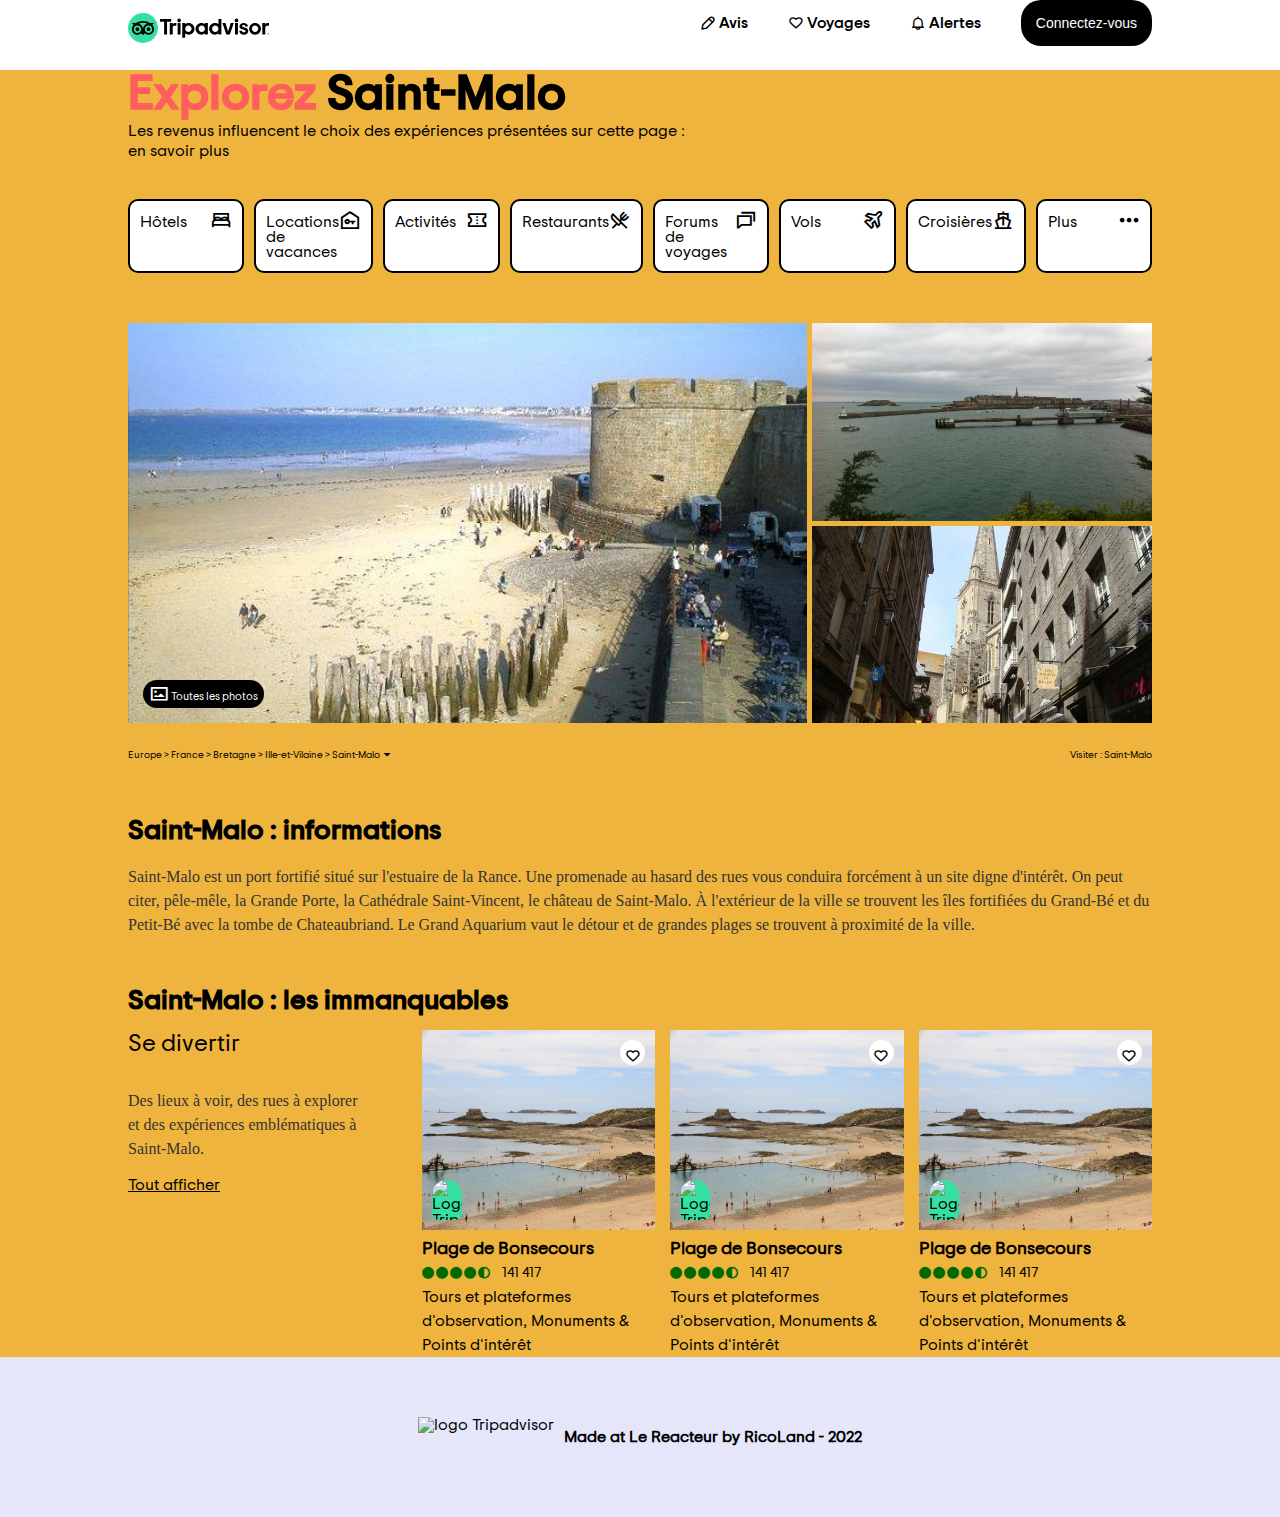
==== commit 0fb9aa0d: "Tripadvisor05" ====
--- a/index.html
+++ b/index.html
@@ -48,77 +48,60 @@
     <main class="container">
       <section class="first-section">
         <h1><span>Explorez</span> Saint-Malo</h1>
-        <p class="baseline">
+        <p>
           Les revenus influencent le choix des expériences présentées sur cette
           page :
-          <a
-            href="https://www.tripadvisor.fr/pages/service_fr.html"
-            target="_blank"
-            >en savoir plus</a
-          >.
         </p>
-        <nav>
-          <div class="search">
-            <a
-              href="https://www.tripadvisor.fr/Hotels-g187104-Saint_Malo_Ille_et_Vilaine_Brittany-Hotels.html"
-            >
-              <div class="bottonSearch">
-                <p>Hôtels</p>
-                <i class="icon-hotels e000"></i>
-              </div>
-            </a>
-
-            <a
-              href="https://www.tripadvisor.fr/Hotels-g187104-Saint_Malo_Ille_et_Vilaine_Brittany-Hotels.html"
-            >
-              <div class="bottonSearch">
-                <p>Location de vacances</p>
-                <i class="icon-vacation_rentals e003"></i>
-              </div>
-            </a>
-
-            <a
-              href="https://www.tripadvisor.fr/Hotels-g187104-Saint_Malo_Ille_et_Vilaine_Brittany-Hotels.html"
-            >
-              <div class="bottonSearch">
-                <p>Activité</p>
-                <i class="icon-attractions e002"></i>
-              </div>
-            </a>
-
-            <a
-              href="https://www.tripadvisor.fr/Hotels-g187104-Saint_Malo_Ille_et_Vilaine_Brittany-Hotels.html"
-            >
-              <div class="bottonSearch">
-                <p>Restaurants</p>
-                <i class="icon-restaurants e001"></i>
-              </div>
-            </a>
-          </div>
-
-          <div class="searchTwo">
-            <div class="bottonSearch">
-              <p>Forum de voyage</p>
-              <i class="icon-forums e006"></i>
-            </div>
-            <div class="bottonSearch">
-              <p>Vols</p>
-              <i class="icon-flights e004"></i>
-            </div>
-            <div class="bottonSearch">
-              <p>Croisières</p>
-              <i class="icon-cruises e007"></i>
-            </div>
-            <div class="bottonSearch">
-              <p>Plus</p>
-              <i class="icon-more_horizontal e091"></i>
-            </div>
+        <a
+          href="https://www.tripadvisor.fr/pages/service_fr.html"
+          target="_blank"
+          >en savoir plus</a
+        >
+
+        <!-- navigation -->
+        <nav class="search">
+          <div class="bottonSearch">
+            <p>Hôtels</p>
+            <i class="icon-hotels e000"></i>
+          </div>
+          <div class="bottonSearch">
+            <p>Locations de vacances</p>
+            <i class="icon-vacation_rentals e003"></i>
+          </div>
+          <div class="bottonSearch">
+            <p>Activités</p>
+            <i class="icon-attractions e002"></i>
+          </div>
+          <div class="bottonSearch">
+            <p>Restaurants</p>
+            <i class="icon-restaurants e001"></i>
+          </div>
+          <div class="bottonSearch">
+            <p>Forums de voyages</p>
+            <i class="icon-forums e006"></i>
+          </div>
+          <div class="bottonSearch">
+            <p>Vols</p>
+            <i class="icon-flights e004"></i>
+          </div>
+          <div class="bottonSearch">
+            <p>Croisières</p>
+            <i class="icon-cruises e007"></i>
+          </div>
+          <div class="bottonSearch">
+            <p>Plus</p>
+            <i class="icon-more_horizontal e091"></i>
           </div>
         </nav>
 
         <!-- Grosses images -->
         <div class="images-bloc">
-          <div class="img-left"></div>
+          <div class="img-left">
+            <div class="buttom-img">
+              <i class="icon-photo e0b1"></i>
+              <span>Toutes les photos</span>
+            </div>
+          </div>
           <div class="img-right">
             <div class="img-top"></div>
             <div class="img-bottom"></div>
--- a/Assets/style/style.css
+++ b/Assets/style/style.css
@@ -86,14 +86,6 @@
   color: black;
 }
 
-a :hover {
-  background-color: gray;
-}
-
-.research {
-  background-color: blueviolet;
-}
-
 /* Main */
 .container h1 span {
   color: #ff5e5e;
@@ -113,19 +105,14 @@
 }
 
 .search {
-  display: flex;
   margin-top: 40px;
+  display: flex;
+  flex-wrap: wrap;
   gap: 10px;
 }
 
-.searchTwo {
-  display: flex;
-  margin-top: 10px;
-  gap: 10px;
-}
-
-.searchTwo p {
-  line-height: 16px;
+.search p {
+  line-height: 15px;
 }
 
 .search a {
@@ -136,39 +123,57 @@
 
 .bottonSearch {
   background-color: white;
-  width: auto;
-  height: 50px;
+  height: 70px;
   display: flex;
   justify-content: space-between;
-  align-items: center;
+  align-items: baseline;
   border: black solid 2px;
   border-radius: 10px;
   padding: 0px 10px;
   flex: 1;
 }
 
+.bottonSearch p,
+i {
+  margin-top: 8px;
+}
+
 .bottonSearch:hover {
   background-color: black;
   color: white;
 }
 
-.bottonSearch p:hover {
-  color: white;
-}
-
 .images-bloc {
+  /* border: black solid 2px; */
   height: 400px;
-  /* background-color: red; */
   display: flex;
   gap: 5px;
   margin-top: 50px;
 }
 
 .img-left {
+  display: flex;
   background-image: url(../img/fort-national.jpg);
   background-size: cover;
   background-position: center;
   flex: 2;
+  position: relative;
+}
+
+.img-left i {
+  font-size: 20px;
+}
+
+.buttom-img {
+  font-size: 11px;
+  color: white;
+  background-color: black;
+  padding: 4px 6px;
+  border-radius: 20px;
+  position: absolute;
+  left: 15px;
+  bottom: 15px;
+  cursor: pointer;
 }
 
 .img-right {
@@ -194,6 +199,8 @@
 
 .navCity p {
   font-size: 10px;
+  cursor: pointer;
+  margin-top: 20px;
 }
 
 .navCity {
@@ -202,7 +209,7 @@
 }
 
 .informations h2 {
-  margin-top: 30px;
+  margin-top: 50px;
 }
 
 .informations p {
@@ -237,10 +244,8 @@
 /* <!-- Deuxième colonne --> */
 /* parent */
 .carrousel {
-  width: 1024px;
-  display: flex;
-  overflow-x: scroll;
-  gap: 10px;
+  display: flex;
+  gap: 51px;
   margin-top: 15px;
 }
 
@@ -255,6 +260,7 @@
 
 /* enfant */
 .carrousel .second-column {
+  overflow-x: scroll;
   display: flex;
   flex-direction: row;
   flex: 3;
@@ -268,22 +274,18 @@
   background-image: url(../img/plageBonSecours.jpg);
   background-repeat: no-repeat;
   background-size: cover;
-  background-position: center;
-  width: 270px;
+  background-position: left;
+  width: 100%;
   height: 200px;
-  display: flex;
-  flex-direction: column;
-  justify-content: flex-end;
-  flex: 2;
 }
 
 .place {
+  width: calc((100% / 3) + 10px);
   cursor: pointer;
 }
 
 .logo-tripad {
   position: absolute;
-  color: #35e0a1;
   background-color: #35e0a1;
   object-fit: contain;
   width: 30px;
@@ -298,7 +300,6 @@
   background-color: white;
   display: flex;
   justify-content: center;
-  align-items: center;
   width: 25px;
   height: 25px;
   border-radius: 50%;
@@ -307,7 +308,7 @@
 }
 
 .second-column .text {
-  width: 270px;
+  width: 233.23px;
   display: flex;
   flex-direction: column;
   flex: 1;
@@ -338,7 +339,7 @@
 /* footer */
 
 footer {
-  /* background-color: lavender; */
+  background-color: lavender;
   height: 160px;
 }
 
@@ -382,8 +383,18 @@
 
   .first-section h1 {
     font-size: 39px;
+    margin-left: 15px;
+    margin-top: 80px;
+  }
+
+  .first-section p {
+    font-size: 15px;
+    margin-top: 15px;
+    line-height: 18px;
+  }
+  .first-section a {
+    font-size: 15px;
     margin: 15px;
-    margin-top: 80px;
   }
 
   nav .search {
@@ -445,7 +456,7 @@
 }
 
 /* medias Query 1184px */
-@media (min-width: 1484px) and (max-width: 2000px) {
+@media (min-width: 1484px) and (max-width: 2400px) {
   body {
     background-color: #4cef3d;
   }
